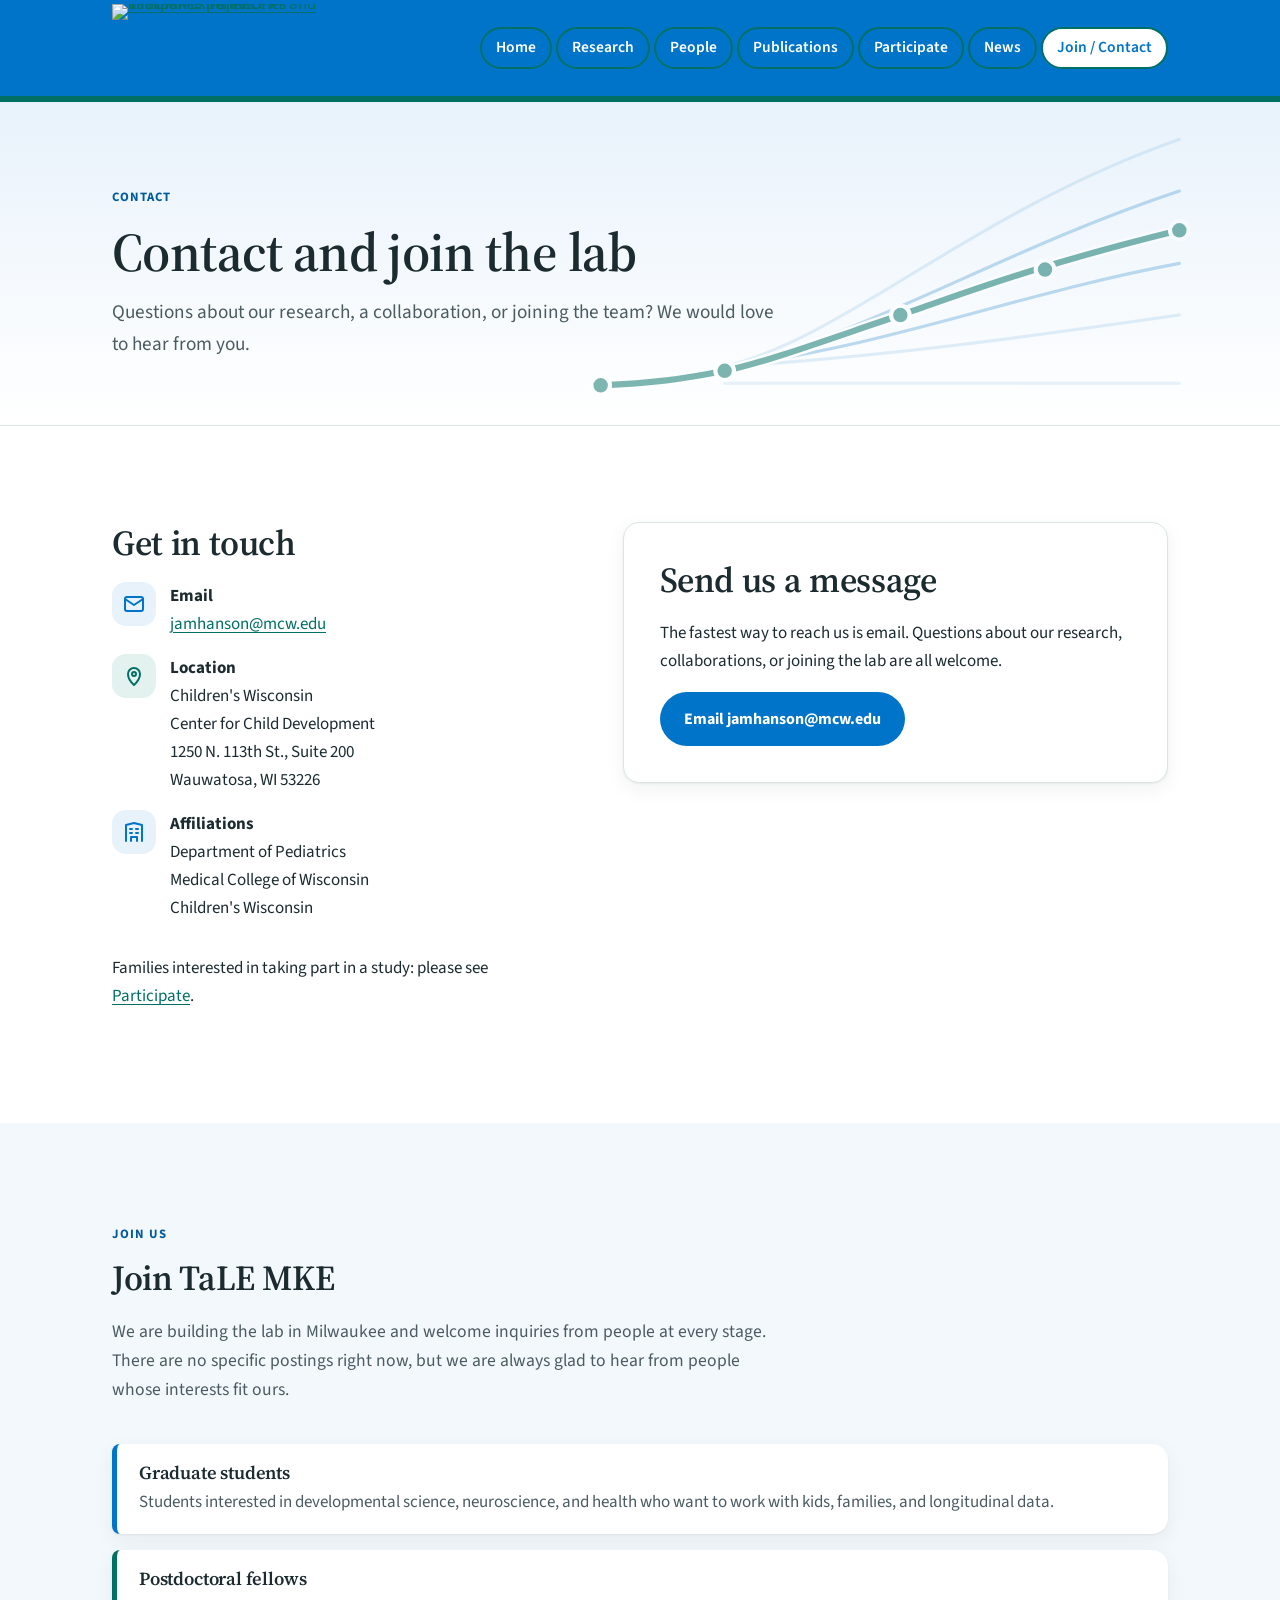
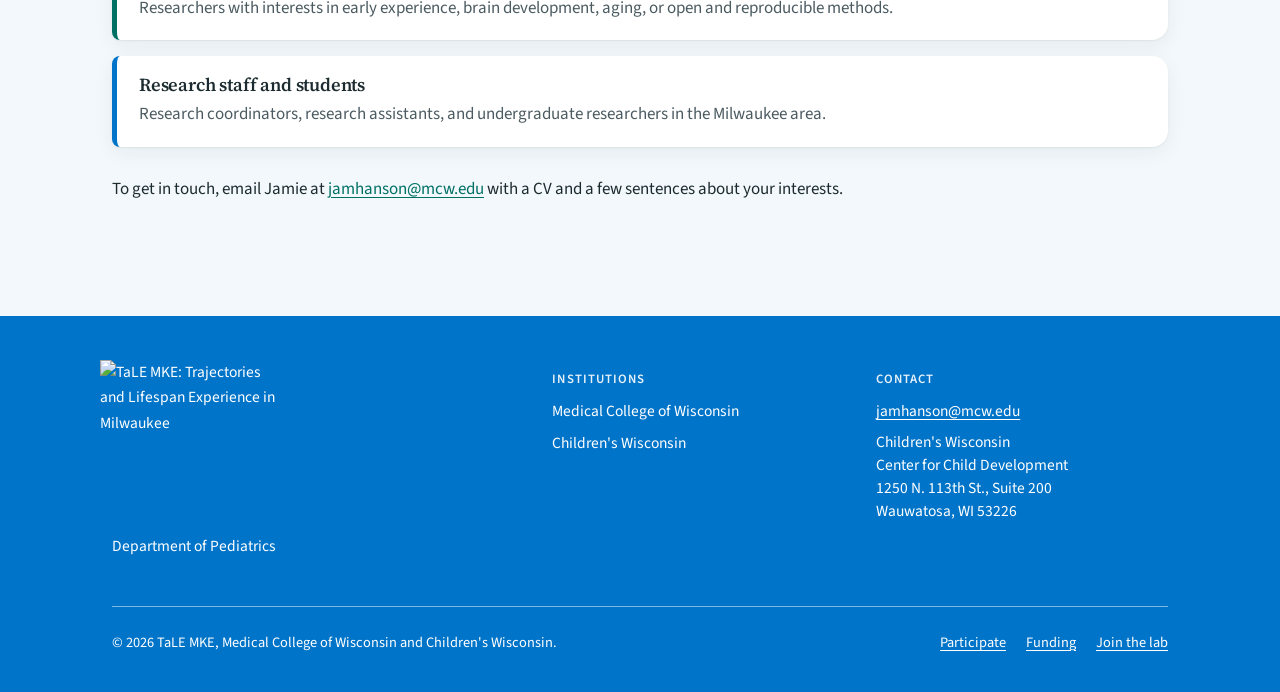
==== contact.html @ df665481 "Add MCW green bar under the header and green outlines on nav items MCW green matches mcw.edu's most-" ====
<!DOCTYPE html>
<html lang="en" class="no-js">
<head>
  <meta charset="utf-8">
  <meta name="viewport" content="width=device-width, initial-scale=1">
  <title>Contact and Join | TaLE MKE</title>
  <meta name="description" content="Contact TaLE MKE, and how graduate students, postdocs, and research staff can join the lab.">
  <link rel="icon" href="assets/img/logo-mark.svg" type="image/svg+xml">
  <link rel="preconnect" href="https://fonts.googleapis.com">
  <link rel="preconnect" href="https://fonts.gstatic.com" crossorigin>
  <link href="https://fonts.googleapis.com/css2?family=Source+Sans+3:wght@400;600;700&family=Source+Serif+4:ital,opsz,wght@0,8..60,600;0,8..60,700;1,8..60,500&display=swap" rel="stylesheet">
  <link rel="stylesheet" href="css/styles.css?v=afecc81006">
</head>
<body>
  <a class="skip-link" href="#main">Skip to main content</a>

  <header class="site-header">
    <div class="container header-inner">
      <a class="brand" href="index.html">
        <img class="brand-logo" src="assets/img/logo-horizontal.webp" width="280" height="104"
             alt="TaLE MKE: Trajectories and Lifespan Experience in Milwaukee. Home">
      </a>
      <button class="nav-toggle" type="button" aria-expanded="false" aria-controls="site-nav">
        <span class="nav-toggle-bars" aria-hidden="true"></span>
        Menu
      </button>
      <nav class="site-nav" id="site-nav" aria-label="Main">
        <ul>
          <li><a href="index.html">Home</a></li>
          <li><a href="research.html">Research</a></li>
          <li><a href="team.html">People</a></li>
          <li><a href="publications.html">Publications</a></li>
          <li><a href="participate.html">Participate</a></li>
          <li><a href="news.html">News</a></li>
          <li><a href="contact.html" aria-current="page">Join / Contact</a></li>
        </ul>
      </nav>
    </div>
  </header>

  <main id="main">
    <section class="page-hero" aria-labelledby="page-title">
    <svg class="trajectories" viewBox="0 0 600 400" preserveAspectRatio="xMaxYMid slice" aria-hidden="true" focusable="false">
      <g fill="none" stroke-linecap="round" stroke-width="3" stroke="var(--traj-fan)">
        <path d="M140 300 C260 270 380 150 580 80" opacity=".45"/>
        <path d="M140 300 C280 270 400 190 580 130"/>
        <path d="M140 300 C300 280 420 230 580 200"/>
        <path d="M140 300 C300 290 440 270 580 250" opacity=".45"/>
        <path d="M140 316 H580" opacity=".35"/>
      </g>
      <path d="M20 318 C70 316 100 312 140 304 S250 270 310 250 S430 205 580 168" fill="none" stroke="#fff" stroke-width="11" stroke-linecap="round"/>
      <path d="M20 318 C70 316 100 312 140 304 S250 270 310 250 S430 205 580 168" fill="none" stroke="var(--color-secondary)" stroke-width="6" stroke-linecap="round"/>
      <g fill="var(--color-secondary)" stroke="#fff" stroke-width="4">
        <circle cx="20" cy="318" r="9"/><circle cx="140" cy="304" r="9"/><circle cx="310" cy="250" r="9"/><circle cx="450" cy="206" r="9"/><circle cx="580" cy="168" r="9"/>
      </g>
    </svg>
      <div class="container">
        <span class="eyebrow">Contact</span>
        <h1 id="page-title">Contact and join the lab</h1>
        <p class="lede">Questions about our research, a collaboration, or joining the team? We would love to hear from you.</p>
      </div>
    </section>

    <section class="section" aria-labelledby="contact-title">
      <div class="container contact-grid">
        <div>
          <h2 id="contact-title">Get in touch</h2>
          <ul class="contact-list">
            <li>
              <span class="card-icon"><svg viewBox="0 0 24 24" fill="none" stroke="currentColor" stroke-width="2" stroke-linecap="round" stroke-linejoin="round" aria-hidden="true" focusable="false"><rect x="3" y="5" width="18" height="14" rx="2"/><path d="m3 7 9 6 9-6"/></svg></span>
              <div>
                <strong>Email</strong>
                <a href="mailto:jamhanson@mcw.edu">jamhanson@mcw.edu</a>
              </div>
            </li>
            <li>
              <span class="card-icon alt"><svg viewBox="0 0 24 24" fill="none" stroke="currentColor" stroke-width="2" stroke-linecap="round" stroke-linejoin="round" aria-hidden="true" focusable="false"><path d="M12 21s-6-5.5-6-11a6 6 0 0 1 12 0c0 5.5-6 11-6 11z"/><circle cx="12" cy="10" r="2"/></svg></span>
              <div>
                <strong>Location</strong>
                <address>Children's Wisconsin<br>Center for Child Development<br>1250 N. 113th St., Suite 200<br>Wauwatosa, WI 53226</address>
              </div>
            </li>
            <li>
              <span class="card-icon"><svg viewBox="0 0 24 24" fill="none" stroke="currentColor" stroke-width="2" stroke-linecap="round" stroke-linejoin="round" aria-hidden="true" focusable="false"><path d="M4 21V5l8-2 8 2v16"/><path d="M9 21v-4h6v4M8 9h2M14 9h2M8 13h2M14 13h2"/></svg></span>
              <div>
                <strong>Affiliations</strong>
                Department of Pediatrics<br>Medical College of Wisconsin<br>Children's Wisconsin
              </div>
            </li>
          </ul>
          <p>Families interested in taking part in a study: please see <a href="participate.html">Participate</a>.</p>
        </div>

        <div class="card form-card email-card">
          <h2 id="form-title">Send us a message</h2>
          <p>The fastest way to reach us is email. Questions about our research, collaborations, or
          joining the lab are all welcome.</p>
          <a class="btn btn-primary" href="mailto:jamhanson@mcw.edu?subject=TaLE%20MKE">Email jamhanson@mcw.edu</a>
        </div>
      </div>
    </section>

    <section class="section section-band" aria-labelledby="join-title">
      <div class="container">
        <div class="section-head">
          <span class="eyebrow">Join us</span>
          <h2 id="join-title">Join TaLE MKE</h2>
          <p>We are building the lab in Milwaukee and welcome inquiries from people at every stage. There are no
          specific postings right now, but we are always glad to hear from people whose interests fit ours.</p>
        </div>
        <ul class="position-list">
            <li class="position">
              <h3>Graduate students</h3>
              <p>Students interested in developmental science, neuroscience, and health who want to work with kids, families, and longitudinal data.</p>
            </li>
            <li class="position">
              <h3>Postdoctoral fellows</h3>
              <p>Researchers with interests in early experience, brain development, aging, or open and reproducible methods.</p>
            </li>
            <li class="position">
              <h3>Research staff and students</h3>
              <p>Research coordinators, research assistants, and undergraduate researchers in the Milwaukee area.</p>
            </li>
        </ul>
        <p style="margin-top:28px">To get in touch, email Jamie at <a href="mailto:jamhanson@mcw.edu">jamhanson@mcw.edu</a> with a CV
        and a few sentences about your interests.</p>
      </div>
    </section>
  </main>

  <footer class="site-footer">
    <div class="container">
      <div class="footer-grid">
        <div>
          <img class="footer-logo" src="assets/img/logo-square.webp" width="200" height="185"
               alt="TaLE MKE: Trajectories and Lifespan Experience in Milwaukee">
          <p>Department of Pediatrics</p>
        </div>
        <div>
          <h2>Institutions</h2>
          <ul>
            <li>Medical College of Wisconsin</li>
            <li>Children's Wisconsin</li>
          </ul>
        </div>
        <div>
          <h2>Contact</h2>
          <p><a href="mailto:jamhanson@mcw.edu">jamhanson@mcw.edu</a></p>
          <address>Children's Wisconsin<br>Center for Child Development<br>1250 N. 113th St., Suite 200<br>Wauwatosa, WI 53226</address>
        </div>
      </div>
      <div class="footer-bottom">
        <p>&copy; <span id="year">2026</span> TaLE MKE, Medical College of Wisconsin and Children's Wisconsin.</p>
        <ul class="footer-links">
          <li><a href="participate.html">Participate</a></li>
          <li><a href="funding.html">Funding</a></li>
          <li><a href="contact.html">Join the lab</a></li>
        </ul>
      </div>
    </div>
  </footer>

  <script src="js/main.js?v=6934fd35f8"></script>
</body>
</html>
---- css/styles.css ----
/* ==========================================================================
   TaLE MKE: site styles
   Plain CSS, no build step. All brand colors live in :root below.
   ========================================================================== */

/* --------------------------------------------------------------------------
   1. Brand tokens (swap these to rebrand the whole site)
   -------------------------------------------------------------------------- */
:root {
  /* Brand colors, sampled from the TaLE MKE logo (assets/img/brand/).
     tests/check_site.py verifies every text/background pair meets WCAG AA. */
  --color-primary: #0074c8;        /* logo blue: header, footer, buttons, links */
  --color-primary-dark: #005a9c;
  --color-primary-soft: #e8f2fb;

  --color-secondary: #007065;      /* logo green: trajectory line, accents */
  --color-secondary-dark: #00544c;
  --color-secondary-soft: #e3f1ef;

  --color-accent-light: #7eb8e0;   /* logo light-blue fan lines */
  --color-accent-pale: #c1ddf4;    /* logo pale-blue fan lines */
  --color-band: #f3f8fc;           /* alternating section background */

  /* Stroke color for the decorative trajectory fan (overridden on blue) */
  --traj-fan: var(--color-accent-light);

  /* Text and surfaces */
  --color-text: #1c2b2f;
  --color-text-muted: #4b5b61;
  --color-bg: #ffffff;
  --color-border: #dde5e3;
  --color-error: #b3261e;
  --color-success: #1e6b3a;

  /* Type */
  --font-heading: "Source Serif 4", Georgia, "Times New Roman", serif;
  --font-body: "Source Sans 3", -apple-system, BlinkMacSystemFont, "Segoe UI", Roboto, Arial, sans-serif;

  /* Shape and spacing */
  --radius-sm: 8px;
  --radius: 16px;
  --radius-lg: 24px;
  --shadow: 0 1px 2px rgba(16, 40, 38, 0.06), 0 6px 20px rgba(16, 40, 38, 0.06);
  --shadow-hover: 0 2px 4px rgba(16, 40, 38, 0.08), 0 12px 32px rgba(16, 40, 38, 0.1);
  --container: 1120px;
  --gutter: clamp(16px, 4vw, 32px);
  --section-space: clamp(56px, 8vw, 96px);
}

/* --------------------------------------------------------------------------
   2. Base
   -------------------------------------------------------------------------- */
*,
*::before,
*::after { box-sizing: border-box; }

html { scroll-behavior: smooth; }
@media (prefers-reduced-motion: reduce) {
  html { scroll-behavior: auto; }
  *, *::before, *::after { transition: none !important; animation: none !important; }
}

body {
  margin: 0;
  font-family: var(--font-body);
  font-size: 1.0625rem;
  line-height: 1.65;
  color: var(--color-text);
  background: var(--color-bg);
  -webkit-font-smoothing: antialiased;
}

img { max-width: 100%; height: auto; display: block; }

h1, h2, h3, h4 {
  font-family: var(--font-heading);
  line-height: 1.2;
  color: var(--color-text);
  margin: 0 0 0.5em;
  font-weight: 600;
  letter-spacing: -0.01em;
}
h1 { font-size: clamp(2.2rem, 5vw, 3.4rem); }
h2 { font-size: clamp(1.6rem, 3vw, 2.2rem); }
h3 { font-size: 1.25rem; }

p { margin: 0 0 1em; }

a {
  color: var(--color-secondary);
  text-underline-offset: 3px;
  text-decoration-thickness: 1px;
}
a:hover { color: var(--color-secondary-dark); text-decoration-thickness: 2px; }

:focus-visible {
  outline: 3px solid var(--color-secondary);
  outline-offset: 3px;
  border-radius: 4px;
}

.container {
  width: 100%;
  max-width: var(--container);
  margin: 0 auto;
  padding: 0 var(--gutter);
}

.visually-hidden {
  position: absolute !important;
  width: 1px; height: 1px;
  padding: 0; margin: -1px;
  overflow: hidden; clip: rect(0 0 0 0);
  white-space: nowrap; border: 0;
}

.skip-link {
  position: absolute;
  left: 16px; top: -100px;
  z-index: 100;
  padding: 10px 16px;
  background: var(--color-primary);
  color: #fff;
  border-radius: var(--radius-sm);
  font-weight: 600;
}
.skip-link:focus { top: 12px; color: #fff; }

/* --------------------------------------------------------------------------
   3. Header and navigation
   -------------------------------------------------------------------------- */
.site-header {
  position: sticky;
  top: 0;
  z-index: 50;
  background: var(--color-primary);
  border-bottom: 6px solid var(--color-secondary);  /* MCW green bar (mcw.edu uses #007066) */
}
.header-inner {
  display: flex;
  align-items: center;
  justify-content: space-between;
  gap: 16px;
  min-height: 96px;
}

.brand { display: block; flex: none; line-height: 0; }
.brand-logo { width: 236px; height: auto; }
@media (max-width: 420px) { .brand-logo { width: 176px; } }

.nav-toggle {
  display: none;
  align-items: center;
  gap: 8px;
  padding: 8px 14px;
  font: inherit;
  font-weight: 600;
  font-size: 0.95rem;
  color: #fff;
  background: rgba(255, 255, 255, 0.14);
  border: 1px solid rgba(255, 255, 255, 0.5);
  border-radius: 999px;
  cursor: pointer;
}
.nav-toggle-bars,
.nav-toggle-bars::before,
.nav-toggle-bars::after {
  display: block;
  width: 18px; height: 2px;
  background: currentColor;
  border-radius: 2px;
  position: relative;
  transition: transform 0.2s ease;
}
.nav-toggle-bars::before,
.nav-toggle-bars::after { content: ""; position: absolute; left: 0; }
.nav-toggle-bars::before { top: -6px; }
.nav-toggle-bars::after { top: 6px; }
.nav-toggle[aria-expanded="true"] .nav-toggle-bars { background: transparent; }
.nav-toggle[aria-expanded="true"] .nav-toggle-bars::before { transform: translateY(6px) rotate(45deg); }
.nav-toggle[aria-expanded="true"] .nav-toggle-bars::after { transform: translateY(-6px) rotate(-45deg); }

.site-nav ul {
  display: flex;
  gap: 4px;
  list-style: none;
  margin: 0;
  padding: 0;
}
.site-nav a {
  display: block;
  padding: 6px 14px;
  border: 2px solid var(--color-secondary);  /* MCW green outline */
  border-radius: 999px;
  color: #fff;
  text-decoration: none;
  font-weight: 600;
  font-size: 0.97rem;
}
.site-nav a:hover { background: rgba(255, 255, 255, 0.16); color: #fff; }
.site-nav a[aria-current="page"] { background: #fff; color: var(--color-primary); }
.site-header :focus-visible { outline-color: #fff; }

/* Mobile nav below 1040px: seven nav items need room next to the logo. */
@media (max-width: 1040px) {
  .nav-toggle { display: inline-flex; }
  .site-nav {
    position: absolute;
    left: 0; right: 0; top: 100%;
    background: var(--color-primary);
    border-bottom: 6px solid var(--color-secondary);
    box-shadow: 0 12px 24px rgba(0, 40, 80, 0.2);
    display: none;
  }
  .site-nav.is-open { display: block; }
  .site-nav ul { flex-direction: column; padding: 12px var(--gutter) 20px; gap: 2px; }
  .site-nav a { padding: 10px 14px; border-radius: var(--radius-sm); }
  /* Without JS the toggle does nothing, so show the menu inline instead. */
  .no-js .nav-toggle { display: none; }
  .no-js .site-nav { display: block; position: static; box-shadow: none; border: 0; }
  .no-js .header-inner { flex-wrap: wrap; }
}

/* --------------------------------------------------------------------------
   4. Page sections
   -------------------------------------------------------------------------- */
.section { padding: var(--section-space) 0; }
.section-band { background: var(--color-band); }
.section-tint { background: var(--color-primary-soft); }

.eyebrow {
  display: inline-block;
  font-size: 0.8rem;
  font-weight: 700;
  letter-spacing: 0.08em;
  text-transform: uppercase;
  color: var(--color-primary-dark);
  margin-bottom: 12px;
}

.section-head { max-width: 680px; margin-bottom: 40px; }
.section-head p { color: var(--color-text-muted); font-size: 1.1rem; }

.lede { font-size: 1.2rem; color: var(--color-text-muted); max-width: 680px; }

/* Page title band on inner pages */
.page-hero {
  position: relative;
  overflow: hidden;
  padding: clamp(48px, 7vw, 80px) 0 clamp(40px, 6vw, 64px);
  background: linear-gradient(180deg, var(--color-primary-soft) 0%, #fff 100%);
  border-bottom: 1px solid var(--color-border);
}
.page-hero h1 { margin-bottom: 12px; }
.page-hero .lede { margin: 0; }

/* Decorative "trajectory" lines used behind heroes */
.trajectories {
  position: absolute;
  right: -40px;
  top: 0;
  width: min(620px, 70%);
  height: 100%;
  pointer-events: none;
  opacity: 0.5;
}

/* Home hero: logo blue with white type */
.hero {
  --traj-fan: var(--color-accent-pale);
  position: relative;
  overflow: hidden;
  padding: clamp(56px, 9vw, 112px) 0 clamp(56px, 8vw, 96px);
  background: var(--color-primary);
  color: #fff;
}
.hero-grid {
  position: relative;
  display: grid;
  grid-template-columns: 1.15fr 1fr;
  gap: clamp(32px, 5vw, 64px);
  align-items: center;
}
.hero h1 { margin-bottom: 8px; color: #fff; }
.hero .eyebrow { color: #fff; }
.hero-expansion {
  font-size: clamp(0.85rem, 1.6vw, 1rem);
  font-weight: 600;
  letter-spacing: 0.16em;
  text-transform: uppercase;
  color: #fff;
  padding-bottom: 20px;
  border-bottom: 2px solid var(--color-accent-light);
  margin-bottom: 20px;
  max-width: 520px;
}
.hero .lede { margin-bottom: 28px; color: #fff; }
.hero .trajectories { opacity: 0.35; }
.hero .btn-primary { background: #fff; color: var(--color-primary); }
.hero .btn-primary:hover { background: var(--color-primary-soft); color: var(--color-primary-dark); }
.hero .btn-secondary { background: transparent; color: #fff; border-color: #fff; }
.hero .btn-secondary:hover { background: rgba(255, 255, 255, 0.14); color: #fff; }
.hero :focus-visible { outline-color: #fff; }
.hero-media > img {
  border-radius: var(--radius-lg);
  box-shadow: var(--shadow-hover);
  aspect-ratio: 4 / 3;
  object-fit: cover;
  width: 100%;
}

.affiliations {
  display: flex;
  flex-wrap: wrap;
  gap: 10px;
  list-style: none;
  padding: 0;
  margin: 0 0 32px;
}
.affiliations li {
  display: inline-flex;
  align-items: center;
  gap: 8px;
  padding: 6px 14px;
  background: #fff;
  border: 1px solid var(--color-border);
  border-radius: 999px;
  font-size: 0.92rem;
  font-weight: 600;
  color: var(--color-text);
}
.dot { width: 10px; height: 10px; border-radius: 50%; flex: none; }
.dot-primary { background: var(--color-primary); }
.dot-secondary { background: var(--color-secondary); }

@media (max-width: 860px) {
  .hero-grid { grid-template-columns: 1fr; }
  .hero-media { order: -1; max-width: 560px; }
  .hero .trajectories { display: none; }
}

/* --------------------------------------------------------------------------
   5. Buttons
   -------------------------------------------------------------------------- */
.btn-row { display: flex; flex-wrap: wrap; gap: 12px; }
.btn {
  display: inline-flex;
  align-items: center;
  gap: 8px;
  padding: 12px 22px;
  border-radius: 999px;
  font: inherit;
  font-weight: 700;
  font-size: 1rem;
  text-decoration: none;
  border: 2px solid transparent;
  cursor: pointer;
  transition: background-color 0.15s ease, color 0.15s ease, transform 0.15s ease;
}
.btn:hover { transform: translateY(-1px); text-decoration: none; }
.btn-primary { background: var(--color-primary); color: #fff; }
.btn-primary:hover { background: var(--color-primary-dark); color: #fff; }
.btn-secondary { background: #fff; color: var(--color-primary); border-color: var(--color-primary); }
.btn-secondary:hover { background: var(--color-primary-soft); color: var(--color-primary-dark); }

/* --------------------------------------------------------------------------
   6. Cards and grids
   -------------------------------------------------------------------------- */
.grid {
  display: grid;
  gap: 24px;
  grid-template-columns: repeat(auto-fill, minmax(260px, 1fr));
}
.grid-2 { grid-template-columns: repeat(2, 1fr); }
@media (max-width: 720px) { .grid-2 { grid-template-columns: 1fr; } }

.card {
  background: #fff;
  border: 1px solid var(--color-border);
  border-radius: var(--radius);
  padding: 28px;
  box-shadow: var(--shadow);
  transition: box-shadow 0.2s ease, transform 0.2s ease;
}
.card h3 { margin-bottom: 8px; }
.card p:last-child { margin-bottom: 0; }

a.card-link {
  display: flex;
  flex-direction: column;
  text-decoration: none;
  color: var(--color-text);
}
a.card-link:hover { box-shadow: var(--shadow-hover); transform: translateY(-3px); color: var(--color-text); }
a.card-link p { color: var(--color-text-muted); }
.card-cta {
  margin-top: auto;
  padding-top: 12px;
  font-weight: 700;
  color: var(--color-secondary);
}
.card-cta::after { content: " \2192"; }

.card-icon {
  width: 48px; height: 48px;
  display: grid;
  place-items: center;
  border-radius: 14px;
  margin-bottom: 16px;
  background: var(--color-primary-soft);
  color: var(--color-primary);
}
.card-icon.alt { background: var(--color-secondary-soft); color: var(--color-secondary); }
.card-icon svg { width: 24px; height: 24px; }

/* Research focus areas */
.focus-card { border-top: 5px solid var(--color-primary); }
.focus-card:nth-child(even) { border-top-color: var(--color-secondary); }
.focus-number {
  font-family: var(--font-heading);
  font-size: 0.95rem;
  font-weight: 700;
  color: var(--color-primary);
  margin-bottom: 6px;
  display: block;
}
.focus-card:nth-child(even) .focus-number { color: var(--color-secondary); }

/* Mission block */
.mission {
  font-family: var(--font-heading);
  font-size: clamp(1.3rem, 2.6vw, 1.75rem);
  line-height: 1.45;
  color: var(--color-primary-dark);
  border-left: 5px solid var(--color-secondary);
  padding: 4px 0 4px 24px;
  margin: 0 0 24px;
  max-width: 820px;
}

/* PI bio */
.pi-bio {
  display: grid;
  grid-template-columns: 280px 1fr;
  gap: clamp(28px, 5vw, 56px);
  align-items: start;
}
.pi-bio img { border-radius: var(--radius-lg); box-shadow: var(--shadow); aspect-ratio: 4 / 5; object-fit: cover; width: 100%; }
.pi-title { color: var(--color-text-muted); font-weight: 600; margin-bottom: 20px; }
@media (max-width: 720px) {
  .pi-bio { grid-template-columns: 1fr; }
  .pi-bio img { max-width: 260px; }
}

/* Team cards */
.person-card { padding: 0; overflow: hidden; display: flex; flex-direction: column; }
.person-card img { aspect-ratio: 1 / 1; object-fit: cover; width: 100%; background: var(--color-primary-soft); }
.person-body { padding: 20px 22px 24px; }
.person-body h3 { margin-bottom: 4px; }
.person-role {
  display: inline-block;
  font-size: 0.85rem;
  font-weight: 700;
  color: var(--color-primary-dark);
  background: var(--color-primary-soft);
  padding: 3px 10px;
  border-radius: 999px;
  margin-bottom: 12px;
}
.person-card:nth-child(even) .person-role { color: var(--color-secondary-dark); background: var(--color-secondary-soft); }
.person-body p { color: var(--color-text-muted); margin: 0; font-size: 0.98rem; }
.person-card.is-pi { border: 2px solid var(--color-primary); }

.team-group { margin-bottom: 56px; }
.team-group:last-child { margin-bottom: 0; }
.team-group > h2 { font-size: 1.5rem; margin-bottom: 24px; }

/* --------------------------------------------------------------------------
   7. Publications
   -------------------------------------------------------------------------- */
.pub-year { margin-bottom: 48px; }
.pub-year:last-child { margin-bottom: 0; }
.pub-year h2 {
  display: flex;
  align-items: center;
  gap: 16px;
  font-size: 1.6rem;
  color: var(--color-primary);
  margin-bottom: 20px;
}
.pub-year h2::after { content: ""; flex: 1; height: 1px; background: var(--color-border); }

.pub-list { list-style: none; margin: 0; padding: 0; display: grid; gap: 16px; }
.pub {
  background: #fff;
  border: 1px solid var(--color-border);
  border-radius: var(--radius);
  padding: 20px 24px;
}
.pub-authors { color: var(--color-text-muted); font-size: 0.97rem; margin: 0 0 4px; }
.pub-authors .me { color: var(--color-text); font-weight: 700; }
.pub-title { font-family: var(--font-heading); font-size: 1.15rem; font-weight: 600; margin: 0 0 4px; line-height: 1.35; }
.pub-venue { margin: 0 0 12px; color: var(--color-text-muted); }
.pub-venue cite { font-style: italic; color: var(--color-text); }
.pub-links { display: flex; flex-wrap: wrap; gap: 8px; list-style: none; padding: 0; margin: 0; }
.pub-links a {
  display: inline-block;
  padding: 4px 12px;
  border: 1px solid var(--color-secondary);
  border-radius: 999px;
  font-size: 0.88rem;
  font-weight: 700;
  text-decoration: none;
}
.pub-links a:hover { background: var(--color-secondary-soft); }

.note {
  background: var(--color-secondary-soft);
  border-radius: var(--radius);
  padding: 16px 20px;
  margin-bottom: 40px;
  color: var(--color-text);
}
.note a { color: var(--color-primary-dark); }

/* --------------------------------------------------------------------------
   8. News
   -------------------------------------------------------------------------- */
.news-list { list-style: none; margin: 0; padding: 0; display: grid; gap: 20px; max-width: 820px; }
.news-item {
  display: grid;
  grid-template-columns: 130px 1fr;
  gap: 24px;
  background: #fff;
  border: 1px solid var(--color-border);
  border-radius: var(--radius);
  padding: 24px 28px;
  box-shadow: var(--shadow);
}
.news-date {
  font-weight: 700;
  color: var(--color-primary);
  font-size: 0.95rem;
  padding-top: 3px;
}
.news-item h2, .news-item h3 { font-size: 1.25rem; margin-bottom: 6px; }
.news-item p { margin: 0; color: var(--color-text-muted); }
@media (max-width: 600px) {
  .news-item { grid-template-columns: 1fr; gap: 6px; padding: 20px; }
}

/* --------------------------------------------------------------------------
   9. Contact and join
   -------------------------------------------------------------------------- */
.contact-grid {
  display: grid;
  grid-template-columns: 1fr 1.2fr;
  gap: clamp(32px, 5vw, 56px);
  align-items: start;
}
@media (max-width: 860px) { .contact-grid { grid-template-columns: 1fr; } }

.contact-list { list-style: none; padding: 0; margin: 0 0 32px; display: grid; gap: 16px; }
.contact-list li { display: grid; grid-template-columns: 44px 1fr; gap: 14px; align-items: start; }
.contact-list .card-icon { width: 44px; height: 44px; margin: 0; }
.contact-list strong { display: block; }

.position-list { list-style: none; padding: 0; margin: 0; display: grid; gap: 16px; }
.position {
  border-left: 5px solid var(--color-secondary);
  background: #fff;
  border-radius: var(--radius-sm) var(--radius) var(--radius) var(--radius-sm);
  padding: 18px 22px;
  box-shadow: var(--shadow);
}
.position:nth-child(odd) { border-left-color: var(--color-primary); }
.position h3 { margin-bottom: 4px; font-size: 1.15rem; }
.position p { margin: 0; color: var(--color-text-muted); }

.form-card { padding: clamp(24px, 4vw, 36px); }
.field { margin-bottom: 20px; }
.field label { display: block; font-weight: 700; margin-bottom: 6px; }
.field .hint { font-weight: 400; color: var(--color-text-muted); font-size: 0.9rem; }
.field input,
.field textarea {
  width: 100%;
  font: inherit;
  color: var(--color-text);
  padding: 12px 14px;
  border: 1.5px solid #9aa9ad;
  border-radius: var(--radius-sm);
  background: #fff;
}
.field textarea { min-height: 160px; resize: vertical; }
.field input:focus,
.field textarea:focus {
  outline: none;
  border-color: var(--color-secondary);
  box-shadow: 0 0 0 3px var(--color-secondary-soft);
}
.field [aria-invalid="true"] { border-color: var(--color-error); }
.field-error { color: var(--color-error); font-size: 0.92rem; margin: 6px 0 0; font-weight: 600; }
.field-error:empty { display: none; }

.form-status { margin-top: 16px; padding: 12px 16px; border-radius: var(--radius-sm); font-weight: 600; }
.form-status:empty { display: none; }
.form-status.is-success { background: #e4f3e9; color: var(--color-success); }
.form-status.is-error { background: #fbe9e7; color: var(--color-error); }

/* --------------------------------------------------------------------------
   10. Footer
   -------------------------------------------------------------------------- */
.site-footer {
  background: var(--color-primary);
  color: #fff;
  padding: 56px 0 32px;
  font-size: 0.97rem;
}
.site-footer a { color: #fff; }
.site-footer :focus-visible { outline-color: #fff; }
.site-footer a:hover { color: #fff; }
.footer-grid {
  display: grid;
  grid-template-columns: 1.4fr 1fr 1fr;
  gap: 32px;
  margin-bottom: 40px;
}
.footer-logo { width: 180px; height: auto; margin: -12px 0 8px -12px; }
.site-footer h2 { font-family: var(--font-body); font-size: 0.8rem; letter-spacing: 0.08em; text-transform: uppercase; color: #fff; opacity: 0.9; margin-bottom: 12px; }
.site-footer ul { list-style: none; margin: 0; padding: 0; display: grid; gap: 6px; }
.site-footer p { margin-bottom: 6px; }
.footer-bottom {
  border-top: 1px solid var(--color-accent-light);
  padding-top: 24px;
  display: flex;
  flex-wrap: wrap;
  justify-content: space-between;
  gap: 12px;
  color: #fff;
  font-size: 0.9rem;
}
@media (max-width: 760px) { .footer-grid { grid-template-columns: 1fr; } }

.page-hero .container { position: relative; }
/* Keep the banner graphic inside the content column on wide screens. */
.page-hero .trajectories { right: max(-40px, calc((100% - var(--container)) / 2)); }
@media (max-width: 600px) { .page-hero .trajectories { opacity: 0.25; } }

/* --------------------------------------------------------------------------
   11. Build-out: home tagline, people, publications, participate, funding
   -------------------------------------------------------------------------- */
address { font-style: normal; }

.hero-tagline {
  font-family: var(--font-heading);
  font-style: italic;
  font-size: clamp(1.4rem, 3vw, 1.9rem);
  line-height: 1.3;
  color: #fff;
  margin-bottom: 28px;
}

.grid-3 { grid-template-columns: repeat(3, 1fr); }
@media (max-width: 900px) { .grid-3 { grid-template-columns: repeat(2, 1fr); } }
@media (max-width: 600px) { .grid-3 { grid-template-columns: 1fr; } }

.prose { max-width: 760px; }
.prose-wide { max-width: 820px; }

/* People */
.pi-card {
  display: grid;
  grid-template-columns: 220px 1fr;
  gap: 32px;
  align-items: center;
  max-width: 860px;
}
.pi-card img { border-radius: var(--radius); aspect-ratio: 1 / 1; object-fit: cover; width: 100%; }
.pi-card h3 { font-size: 1.6rem; margin-bottom: 4px; }
@media (max-width: 640px) {
  .pi-card { grid-template-columns: 1fr; }
  .pi-card img { max-width: 220px; }
}

.team-subhead { font-size: 1.25rem; margin: 8px 0 16px; }
.alumni-grid {
  display: grid;
  gap: 16px;
  grid-template-columns: repeat(auto-fill, minmax(280px, 1fr));
  margin-bottom: 40px;
}
.alumni-grid:last-child { margin-bottom: 0; }
.alum {
  display: flex;
  gap: 16px;
  align-items: flex-start;
  background: #fff;
  border: 1px solid var(--color-border);
  border-radius: var(--radius);
  padding: 20px;
  box-shadow: var(--shadow);
}
.avatar {
  flex: none;
  width: 64px; height: 64px;
  display: grid;
  place-items: center;
  border-radius: 50%;
  background: var(--color-primary);
  color: #fff;
  font-weight: 700;
  letter-spacing: 0.03em;
}
.alum:nth-child(even) .avatar { background: var(--color-secondary); }
.avatar-photo {
  object-fit: cover;
  background: var(--color-primary-soft);
  box-shadow: 0 0 0 3px var(--color-primary-soft);  /* keeps white-background photos from blending into the card */
}
.alum h4 { font-size: 1.1rem; margin: 2px 0 4px; }
.alum p { margin: 0; font-size: 0.95rem; }
.alum-role { color: var(--color-text-muted); }
.alum-now { margin-top: 6px !important; }
.alum-now span { font-weight: 700; color: var(--color-secondary-dark); }

.collab-list {
  list-style: none;
  margin: 0;
  padding: 0;
  display: grid;
  gap: 12px 32px;
  grid-template-columns: repeat(auto-fill, minmax(280px, 1fr));
}
.collab-list li {
  padding: 14px 0 14px 18px;
  border-left: 4px solid var(--color-accent-light);
}
.collab-list li:nth-child(even) { border-left-color: var(--color-secondary); }
.collab-list strong { display: block; font-size: 1.05rem; }
.collab-list span { color: var(--color-text-muted); }

/* Publications */
.pub-selected { margin-bottom: 48px; }
.pub-selected > h2 { font-size: 1.8rem; margin-bottom: 8px; }
.pub-group {
  font-family: var(--font-body);
  font-size: 0.85rem;
  font-weight: 700;
  letter-spacing: 0.08em;
  text-transform: uppercase;
  color: var(--color-secondary-dark);
  margin: 28px 0 12px;
}
.pub-all {
  border-top: 1px solid var(--color-border);
  padding-top: 24px;
}
.pub-all > summary {
  display: inline-flex;
  align-items: center;
  gap: 10px;
  cursor: pointer;
  padding: 12px 22px;
  border-radius: 999px;
  background: var(--color-primary);
  color: #fff;
  font-weight: 700;
  list-style: none;
}
.pub-all > summary::-webkit-details-marker { display: none; }
.pub-all > summary::before { content: "+"; font-size: 1.2rem; line-height: 1; }
.pub-all[open] > summary::before { content: "\2212"; }
.pub-all > summary:hover { background: var(--color-primary-dark); }
.pub-jump {
  display: flex;
  flex-wrap: wrap;
  gap: 6px;
  margin: 24px 0 32px;
}
.pub-jump a {
  padding: 4px 12px;
  border-radius: 999px;
  background: var(--color-primary-soft);
  color: var(--color-primary-dark);
  font-weight: 700;
  font-size: 0.9rem;
  text-decoration: none;
}
.pub-jump a:hover { background: var(--color-accent-pale); }
/* Keep anchor targets clear of the sticky header. */
[id] { scroll-margin-top: 112px; }

/* Participate */
.grid-involve {
  list-style: none;
  padding: 0;
  margin: 0;
  grid-template-columns: repeat(4, 1fr);
}
@media (max-width: 960px) { .grid-involve { grid-template-columns: repeat(2, 1fr); } }
@media (max-width: 520px) { .grid-involve { grid-template-columns: 1fr; } }
.involve-card h3 { font-size: 1.1rem; }
.involve-card p { color: var(--color-text-muted); font-size: 0.97rem; }

.two-col {
  display: grid;
  grid-template-columns: 1fr 1.1fr;
  gap: clamp(32px, 5vw, 56px);
  align-items: start;
}
@media (max-width: 860px) { .two-col { grid-template-columns: 1fr; } }
.two-col > div > .card-icon { margin-bottom: 16px; }

.check-list { list-style: none; padding: 0; margin: 0; display: grid; gap: 14px; }
.check-list li { position: relative; padding-left: 34px; }
.check-list li::before {
  content: "";
  position: absolute;
  left: 0; top: 3px;
  width: 22px; height: 22px;
  border-radius: 50%;
  background: var(--color-secondary) url("data:image/svg+xml,%3Csvg xmlns='http://www.w3.org/2000/svg' viewBox='0 0 24 24' fill='none' stroke='white' stroke-width='3' stroke-linecap='round' stroke-linejoin='round'%3E%3Cpath d='m6 12 4 4 8-8'/%3E%3C/svg%3E") center / 14px no-repeat;
}

.form-intro { color: var(--color-text-muted); }
.field-check {
  display: grid;
  grid-template-columns: 22px 1fr;
  gap: 12px;
  align-items: start;
}
.field-check input { width: 22px; height: 22px; margin: 2px 0 0; accent-color: var(--color-primary); }
.field-check label { font-weight: 400; margin: 0; }
.field-check .field-error { grid-column: 2; }

/* Funding */
.grant-list { list-style: none; padding: 0; margin: 0 0 40px; display: grid; gap: 16px; }
.grant {
  background: #fff;
  border: 1px solid var(--color-border);
  border-left: 5px solid var(--color-primary);
  border-radius: var(--radius-sm) var(--radius) var(--radius) var(--radius-sm);
  padding: 20px 24px;
  box-shadow: var(--shadow);
}
.grant-list:nth-of-type(2) .grant { border-left-color: var(--color-accent-light); }
.grant h3 { font-size: 1.15rem; margin-bottom: 6px; line-height: 1.35; }
.grant-meta { display: flex; flex-wrap: wrap; gap: 8px; margin: 0 0 10px; font-size: 0.88rem; font-weight: 700; }
.grant-meta span {
  padding: 2px 10px;
  border-radius: 999px;
  background: var(--color-primary-soft);
  color: var(--color-primary-dark);
}
.grant-meta .grant-id { background: var(--color-primary-dark); color: #fff; }
.grant-funder { margin: 0; color: var(--color-text-muted); }
.grant-heading { margin-top: 8px; }
.funding-note { font-size: 0.95rem; margin: 0; }

/* Footer extras */
.site-footer address { line-height: 1.5; }
.footer-links { display: flex !important; flex-wrap: wrap; gap: 6px 20px !important; }

/* Home hero art: two illustrations crossfade under the transparent logo.
   12s cycle, 6s per image with a 1s crossfade. The first image stays in flow to size the box. */
.hero-art {
  position: relative;
  margin: 0;
  border-radius: var(--radius-lg);
  overflow: hidden;
  background: var(--color-primary);
  box-shadow: 0 0 0 2px rgba(255, 255, 255, 0.35), var(--shadow-hover);
}
.hero-slide {
  display: block;
  width: 100%;
  height: auto;
  aspect-ratio: 4 / 3;
  opacity: 0;
  animation: hero-fade 12s linear infinite;
}
.hero-slide + .hero-slide { position: absolute; inset: 0; }
.hero-slide:nth-of-type(1) { animation-delay: -1s; }
.hero-slide:nth-of-type(2) { animation-delay: 5s; }
@keyframes hero-fade {
  0% { opacity: 0; }
  8.33% { opacity: 1; }   /* 1s fade in */
  50% { opacity: 1; }     /* hold to 6s */
  58.33% { opacity: 0; }  /* 1s fade out */
  100% { opacity: 0; }
}
.hero-art.is-paused .hero-slide { animation-play-state: paused; }
@media (prefers-reduced-motion: reduce) {
  .hero-slide { animation: none; }
  .hero-slide:nth-of-type(1) { opacity: 1; }
  .hero-art-toggle { display: none; }
}

.hero-art-toggle {
  position: absolute;
  top: 12px;
  right: 12px;
  width: 36px;
  height: 36px;
  display: grid;
  place-items: center;
  border: 1px solid rgba(255, 255, 255, 0.6);
  border-radius: 50%;
  background: rgba(0, 79, 138, 0.55);
  color: #fff;
  cursor: pointer;
}
.hero-art-toggle:hover { background: rgba(0, 79, 138, 0.85); }
.icon-pause { width: 10px; height: 12px; border-left: 3px solid currentColor; border-right: 3px solid currentColor; }
.hero-art.is-paused .icon-pause {
  width: 0; height: 0;
  border-style: solid;
  border-width: 7px 0 7px 11px;
  border-color: transparent transparent transparent currentColor;
  margin-left: 3px;
}
.hero-art-logo {
  position: absolute;
  left: 50%;
  bottom: 4%;
  width: 78%;
  height: auto;
  transform: translateX(-50%);
  filter: drop-shadow(0 2px 8px rgba(0, 40, 80, 0.35));
}

/* Collaborator cards: name links to the faculty page */
.collab-card h4 a { color: var(--color-text); text-decoration: none; }
.collab-card h4 a:hover { color: var(--color-primary); text-decoration: underline; }
.collab-card h4 a::after { content: " \2197"; font-size: 0.8em; color: var(--color-primary); }
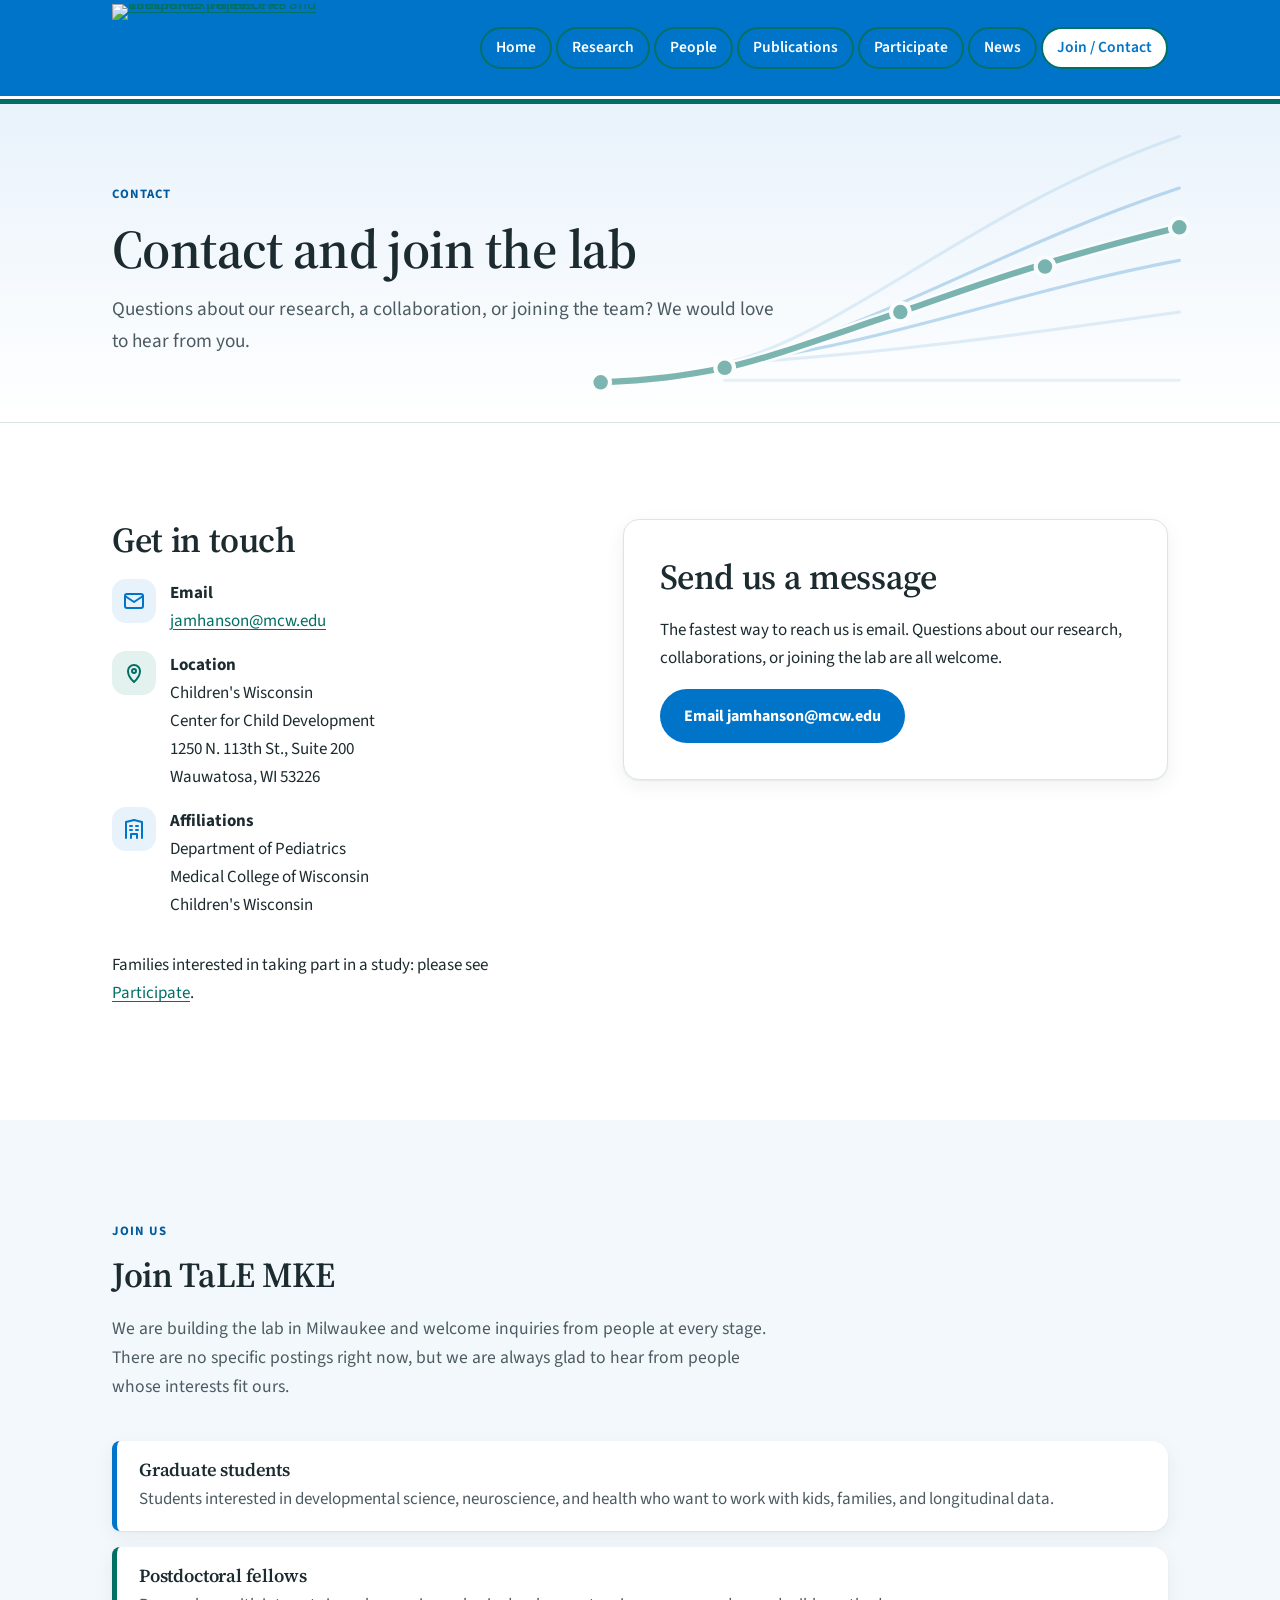
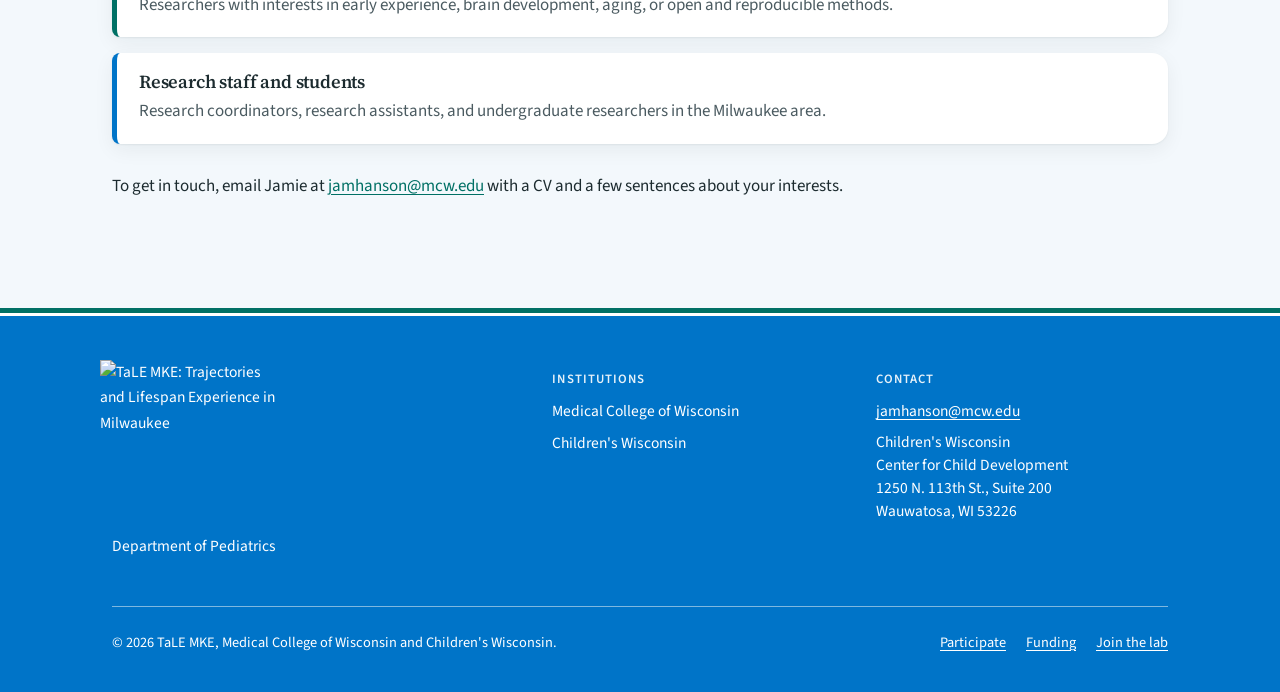
==== commit 3e6c1614: "Two-tone white and MCW green bars on header and footer Header: blue, 3px white, then 5px MCW green. " ====
--- a/contact.html
+++ b/contact.html
@@ -9,7 +9,7 @@
   <link rel="preconnect" href="https://fonts.googleapis.com">
   <link rel="preconnect" href="https://fonts.gstatic.com" crossorigin>
   <link href="https://fonts.googleapis.com/css2?family=Source+Sans+3:wght@400;600;700&family=Source+Serif+4:ital,opsz,wght@0,8..60,600;0,8..60,700;1,8..60,500&display=swap" rel="stylesheet">
-  <link rel="stylesheet" href="css/styles.css?v=afecc81006">
+  <link rel="stylesheet" href="css/styles.css?v=8952edb966">
 </head>
 <body>
   <a class="skip-link" href="#main">Skip to main content</a>
--- a/css/styles.css
+++ b/css/styles.css
@@ -134,7 +134,9 @@
   top: 0;
   z-index: 50;
   background: var(--color-primary);
-  border-bottom: 6px solid var(--color-secondary);  /* MCW green bar (mcw.edu uses #007066) */
+  /* Two-tone bar under the header: white on top, MCW green below (mcw.edu uses #007066). */
+  border-bottom: 3px solid #fff;
+  box-shadow: 0 5px 0 var(--color-secondary);
 }
 .header-inner {
   display: flex;
@@ -208,8 +210,8 @@
     position: absolute;
     left: 0; right: 0; top: 100%;
     background: var(--color-primary);
-    border-bottom: 6px solid var(--color-secondary);
-    box-shadow: 0 12px 24px rgba(0, 40, 80, 0.2);
+    border-bottom: 3px solid #fff;
+    box-shadow: 0 5px 0 var(--color-secondary), 0 12px 24px rgba(0, 40, 80, 0.2);
     display: none;
   }
   .site-nav.is-open { display: block; }
@@ -613,6 +615,9 @@
 .site-footer {
   background: var(--color-primary);
   color: #fff;
+  /* Two-tone bar mirroring the header: MCW green on the outside, white against the blue. */
+  border-top: 3px solid #fff;
+  box-shadow: 0 -5px 0 var(--color-secondary);
   padding: 56px 0 32px;
   font-size: 0.97rem;
 }
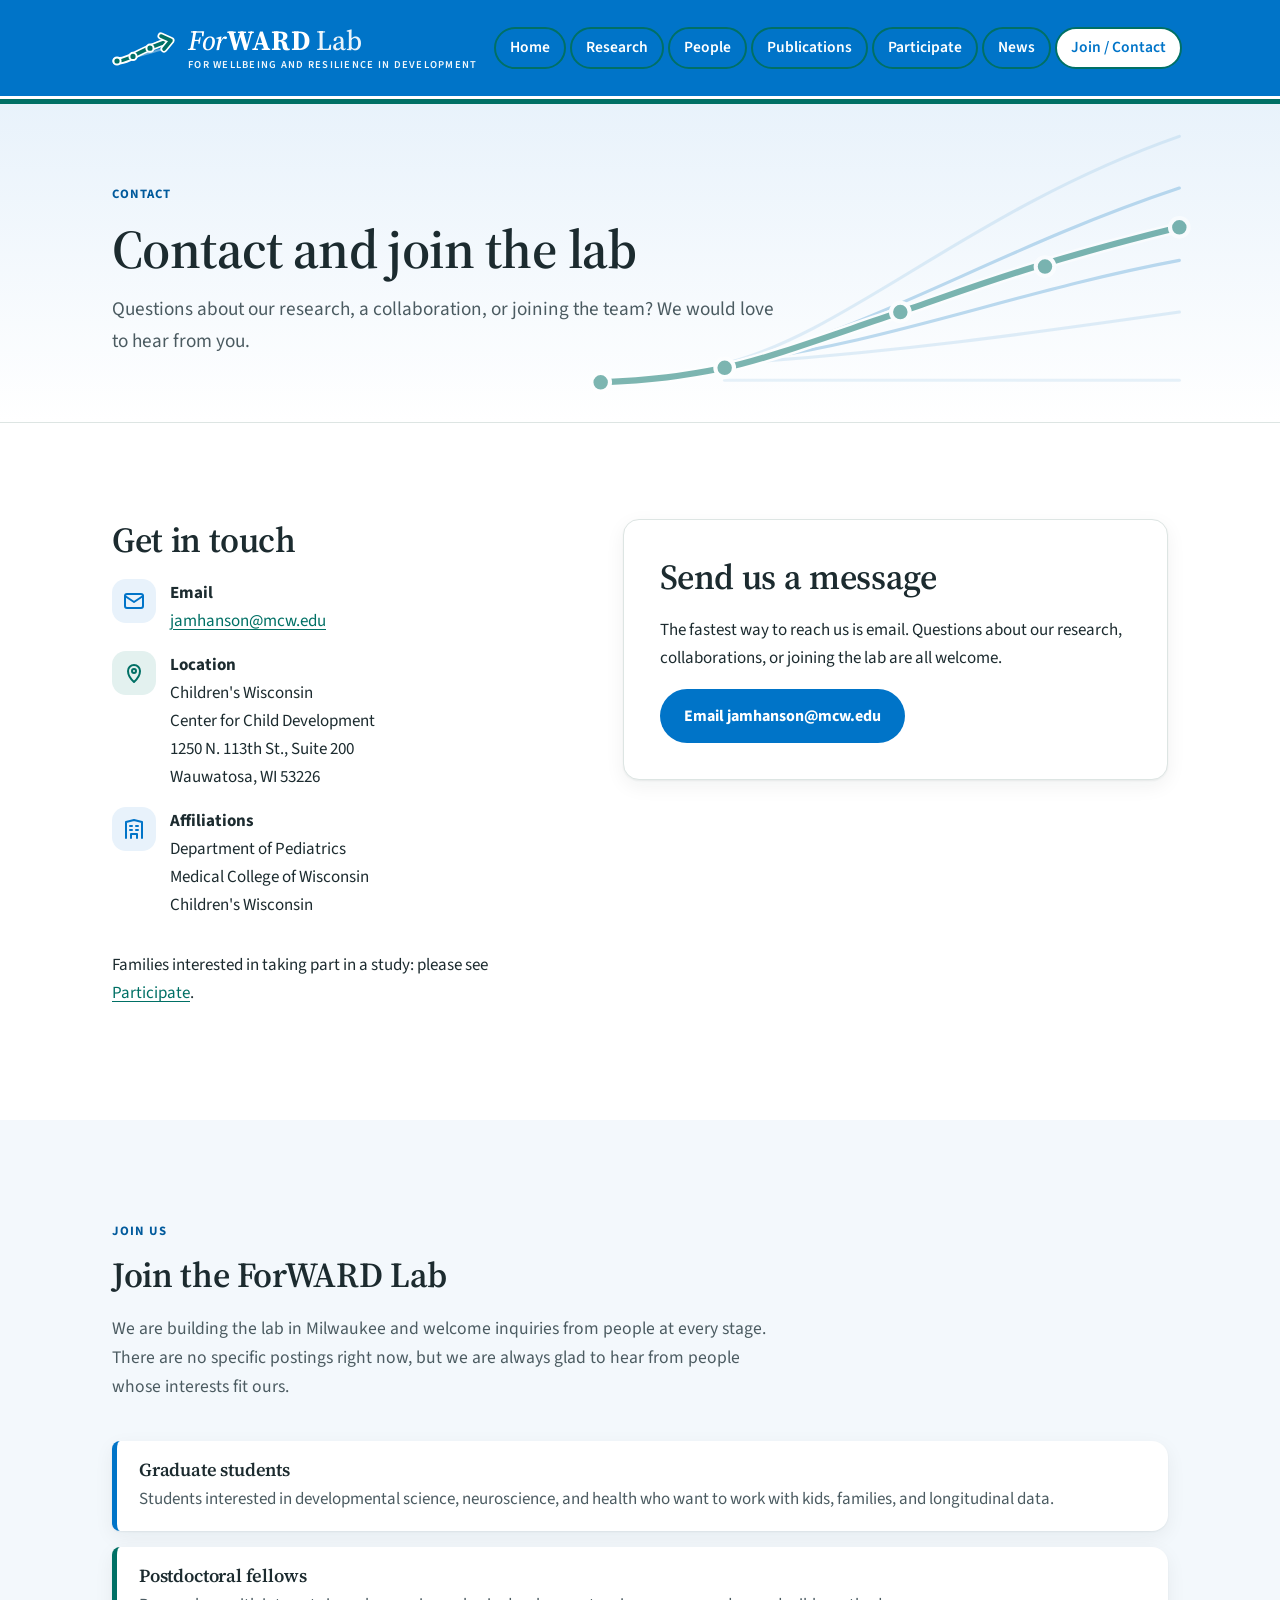
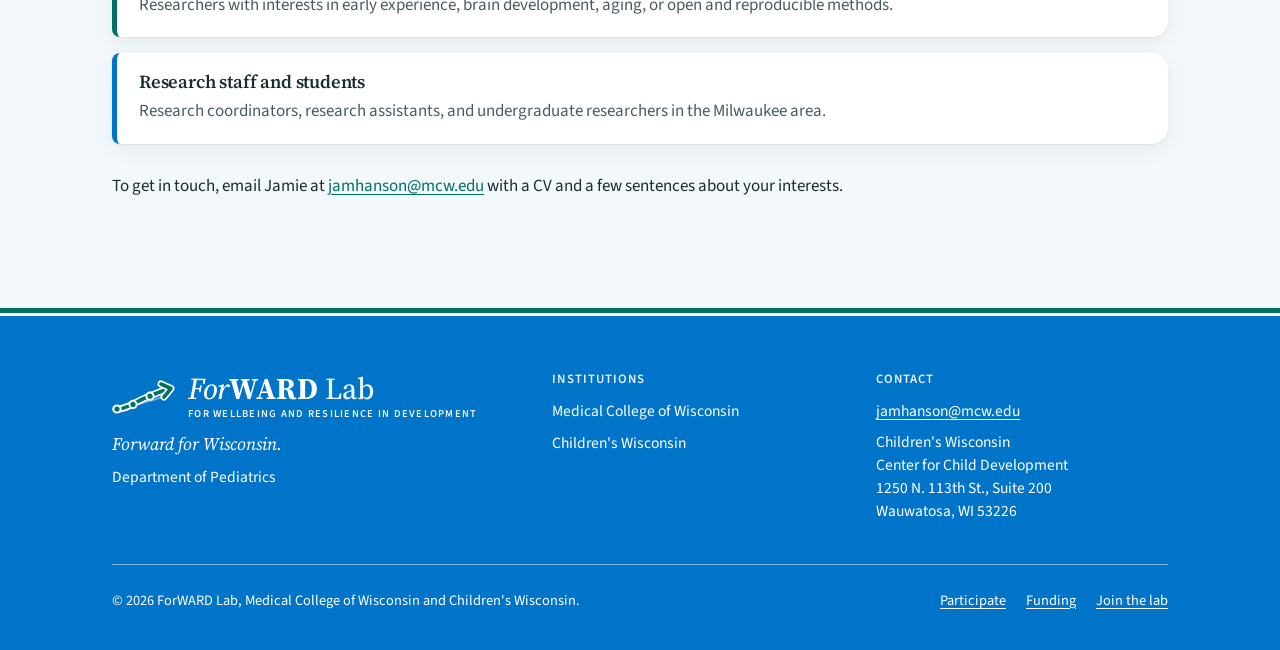
==== commit 3ad2dbae: "Rebrand as ForWARD Lab (For Wellbeing And Resilience in Development) Starts from the TaLE MKE site. " ====
--- a/contact.html
+++ b/contact.html
@@ -3,22 +3,25 @@
 <head>
   <meta charset="utf-8">
   <meta name="viewport" content="width=device-width, initial-scale=1">
-  <title>Contact and Join | TaLE MKE</title>
-  <meta name="description" content="Contact TaLE MKE, and how graduate students, postdocs, and research staff can join the lab.">
-  <link rel="icon" href="assets/img/logo-mark.svg" type="image/svg+xml">
+  <title>Contact and Join | ForWARD Lab</title>
+  <meta name="description" content="Contact the ForWARD Lab, and how graduate students, postdocs, and research staff can join the lab.">
+  <link rel="icon" href="assets/img/favicon.svg" type="image/svg+xml">
   <link rel="preconnect" href="https://fonts.googleapis.com">
   <link rel="preconnect" href="https://fonts.gstatic.com" crossorigin>
   <link href="https://fonts.googleapis.com/css2?family=Source+Sans+3:wght@400;600;700&family=Source+Serif+4:ital,opsz,wght@0,8..60,600;0,8..60,700;1,8..60,500&display=swap" rel="stylesheet">
-  <link rel="stylesheet" href="css/styles.css?v=8952edb966">
+  <link rel="stylesheet" href="css/styles.css?v=63797bc0b1">
 </head>
 <body>
   <a class="skip-link" href="#main">Skip to main content</a>
 
   <header class="site-header">
     <div class="container header-inner">
-      <a class="brand" href="index.html">
-        <img class="brand-logo" src="assets/img/logo-horizontal.webp" width="280" height="104"
-             alt="TaLE MKE: Trajectories and Lifespan Experience in Milwaukee. Home">
+      <a class="brand" href="index.html" aria-label="ForWARD Lab home">
+        <img class="brand-mark" src="assets/img/forward-mark.svg" width="64" height="40" alt="">
+        <span class="wordmark">
+          <span class="wm-name"><span class="wm-for">For</span><span class="wm-ward">WARD</span> <span class="wm-lab">Lab</span></span>
+          <span class="wm-sub">For Wellbeing And Resilience in Development</span>
+        </span>
       </a>
       <button class="nav-toggle" type="button" aria-expanded="false" aria-controls="site-nav">
         <span class="nav-toggle-bars" aria-hidden="true"></span>
@@ -95,7 +98,7 @@
           <h2 id="form-title">Send us a message</h2>
           <p>The fastest way to reach us is email. Questions about our research, collaborations, or
           joining the lab are all welcome.</p>
-          <a class="btn btn-primary" href="mailto:jamhanson@mcw.edu?subject=TaLE%20MKE">Email jamhanson@mcw.edu</a>
+          <a class="btn btn-primary" href="mailto:jamhanson@mcw.edu?subject=ForWARD%20Lab">Email jamhanson@mcw.edu</a>
         </div>
       </div>
     </section>
@@ -104,7 +107,7 @@
       <div class="container">
         <div class="section-head">
           <span class="eyebrow">Join us</span>
-          <h2 id="join-title">Join TaLE MKE</h2>
+          <h2 id="join-title">Join the ForWARD Lab</h2>
           <p>We are building the lab in Milwaukee and welcome inquiries from people at every stage. There are no
           specific postings right now, but we are always glad to hear from people whose interests fit ours.</p>
         </div>
@@ -132,8 +135,14 @@
     <div class="container">
       <div class="footer-grid">
         <div>
-          <img class="footer-logo" src="assets/img/logo-square.webp" width="200" height="185"
-               alt="TaLE MKE: Trajectories and Lifespan Experience in Milwaukee">
+          <div class="footer-brand">
+            <img class="brand-mark" src="assets/img/forward-mark.svg" width="64" height="40" alt="">
+            <span class="wordmark">
+              <span class="wm-name"><span class="wm-for">For</span><span class="wm-ward">WARD</span> <span class="wm-lab">Lab</span></span>
+              <span class="wm-sub">For Wellbeing And Resilience in Development</span>
+            </span>
+          </div>
+          <p class="footer-slogan">Forward for Wisconsin.</p>
           <p>Department of Pediatrics</p>
         </div>
         <div>
@@ -150,7 +159,7 @@
         </div>
       </div>
       <div class="footer-bottom">
-        <p>&copy; <span id="year">2026</span> TaLE MKE, Medical College of Wisconsin and Children's Wisconsin.</p>
+        <p>&copy; <span id="year">2026</span> ForWARD Lab, Medical College of Wisconsin and Children's Wisconsin.</p>
         <ul class="footer-links">
           <li><a href="participate.html">Participate</a></li>
           <li><a href="funding.html">Funding</a></li>
@@ -160,6 +169,6 @@
     </div>
   </footer>
 
-  <script src="js/main.js?v=6934fd35f8"></script>
+  <script src="js/main.js?v=d6bfda1377"></script>
 </body>
 </html>
--- a/css/styles.css
+++ b/css/styles.css
@@ -146,9 +146,23 @@
   min-height: 96px;
 }
 
-.brand { display: block; flex: none; line-height: 0; }
-.brand-logo { width: 236px; height: auto; }
-@media (max-width: 420px) { .brand-logo { width: 176px; } }
+/* Interim ForWARD wordmark (text + mark) until the real logo is designed. */
+.brand { display: flex; align-items: center; gap: 12px; flex: none; color: #fff; text-decoration: none; }
+.brand:hover { color: #fff; }
+.brand-mark { width: 64px; height: 40px; flex: none; }
+.wordmark { display: flex; flex-direction: column; line-height: 1.1; }
+.wm-name { font-family: var(--font-heading); font-size: 1.75rem; font-weight: 600; letter-spacing: -0.01em; white-space: nowrap; }
+.wm-for { font-weight: 500; font-style: italic; }
+.wm-ward { font-weight: 700; letter-spacing: 0.02em; }
+.wm-lab { font-weight: 500; opacity: 0.92; }
+.wm-sub { margin-top: 3px; font-size: 0.66rem; font-weight: 600; letter-spacing: 0.12em; text-transform: uppercase; opacity: 0.95; }
+/* Phones: drop the subtitle line so the Menu button fits; the full name is in the hero. */
+@media (max-width: 560px) {
+  .site-header .brand { gap: 8px; }
+  .site-header .brand-mark { width: 48px; height: 30px; }
+  .site-header .wm-name { font-size: 1.4rem; }
+  .site-header .wm-sub { display: none; }
+}
 
 .nav-toggle {
   display: none;
@@ -191,6 +205,7 @@
 }
 .site-nav a {
   display: block;
+  white-space: nowrap;
   padding: 6px 14px;
   border: 2px solid var(--color-secondary);  /* MCW green outline */
   border-radius: 999px;
@@ -203,8 +218,8 @@
 .site-nav a[aria-current="page"] { background: #fff; color: var(--color-primary); }
 .site-header :focus-visible { outline-color: #fff; }
 
-/* Mobile nav below 1040px: seven nav items need room next to the logo. */
-@media (max-width: 1040px) {
+/* Mobile nav below 1180px: seven nav items need room next to the wordmark. */
+@media (max-width: 1180px) {
   .nav-toggle { display: inline-flex; }
   .site-nav {
     position: absolute;
@@ -630,7 +645,9 @@
   gap: 32px;
   margin-bottom: 40px;
 }
-.footer-logo { width: 180px; height: auto; margin: -12px 0 8px -12px; }
+.footer-brand { display: flex; align-items: center; gap: 12px; margin-bottom: 10px; }
+.footer-brand .wm-name { font-size: 1.9rem; }
+.footer-slogan { font-family: var(--font-heading); font-style: italic; font-size: 1.1rem; margin-bottom: 6px; }
 .site-footer h2 { font-family: var(--font-body); font-size: 0.8rem; letter-spacing: 0.08em; text-transform: uppercase; color: #fff; opacity: 0.9; margin-bottom: 12px; }
 .site-footer ul { list-style: none; margin: 0; padding: 0; display: grid; gap: 6px; }
 .site-footer p { margin-bottom: 6px; }
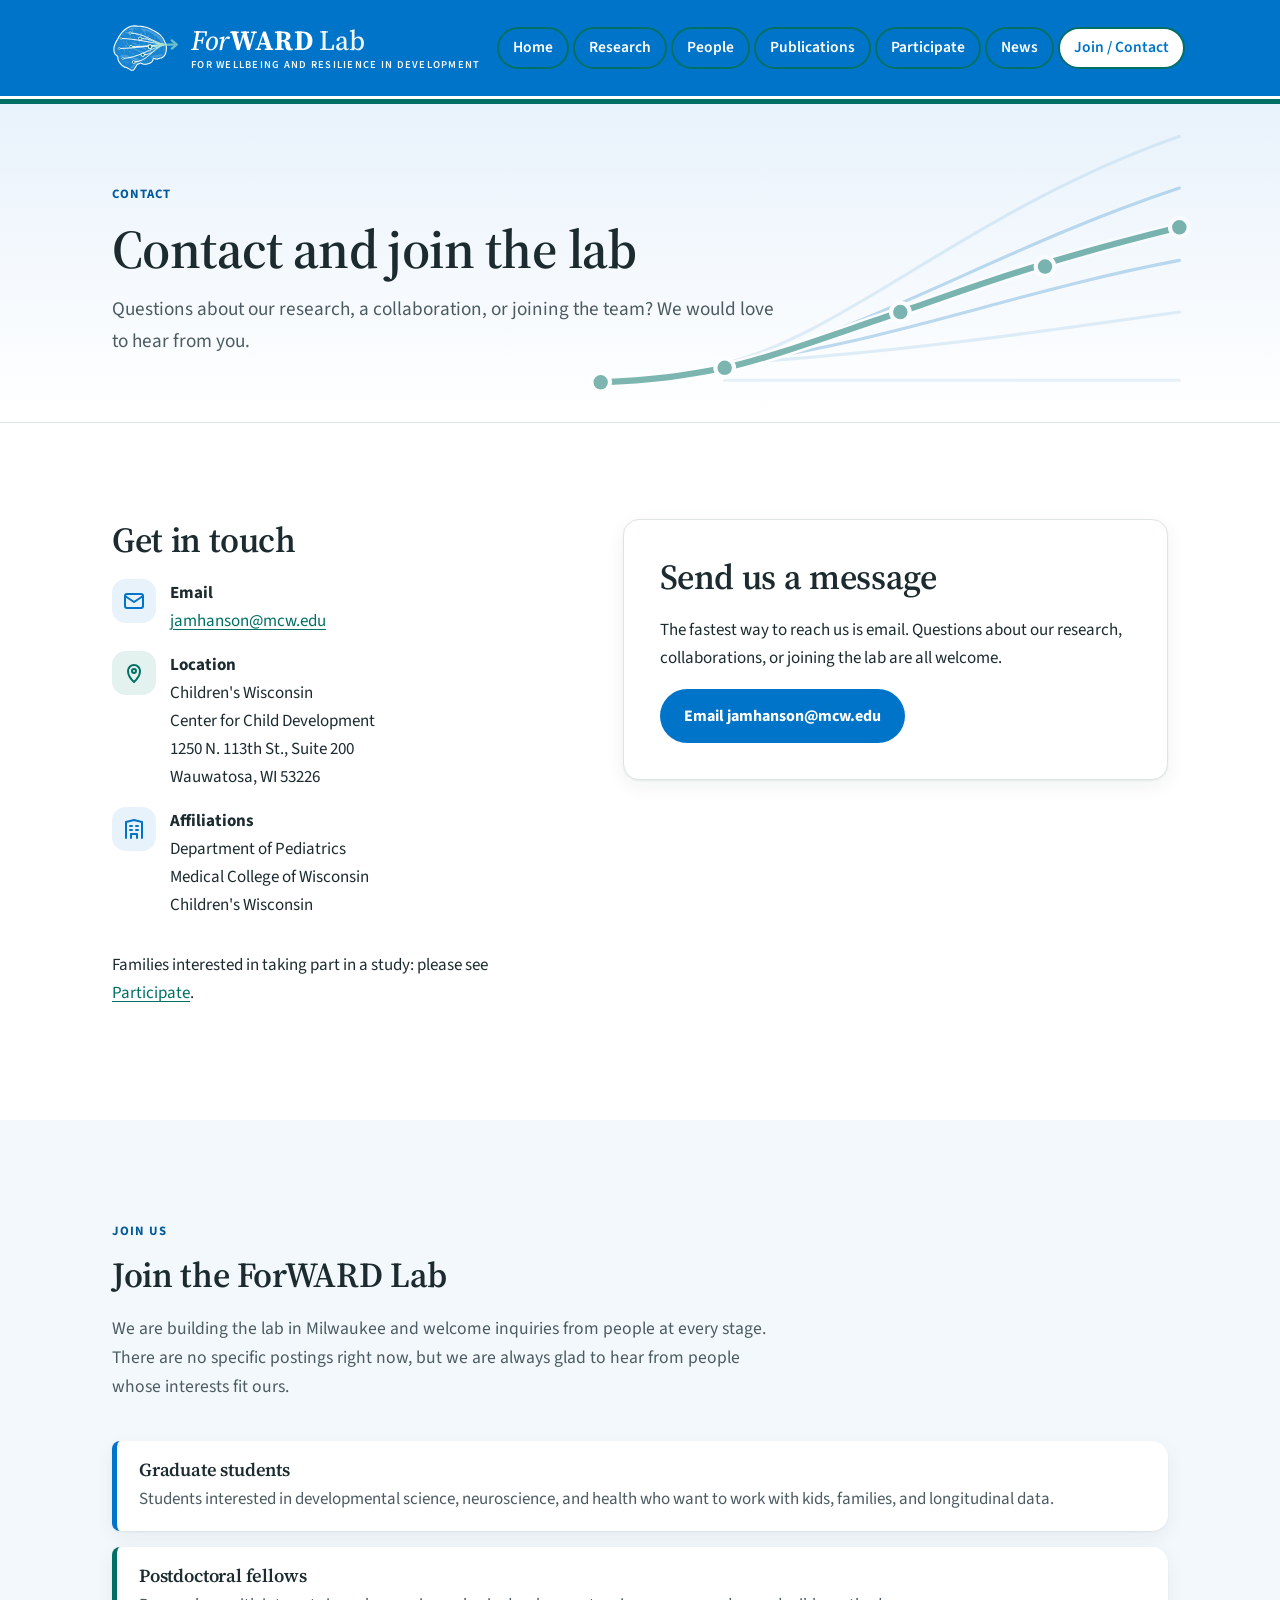
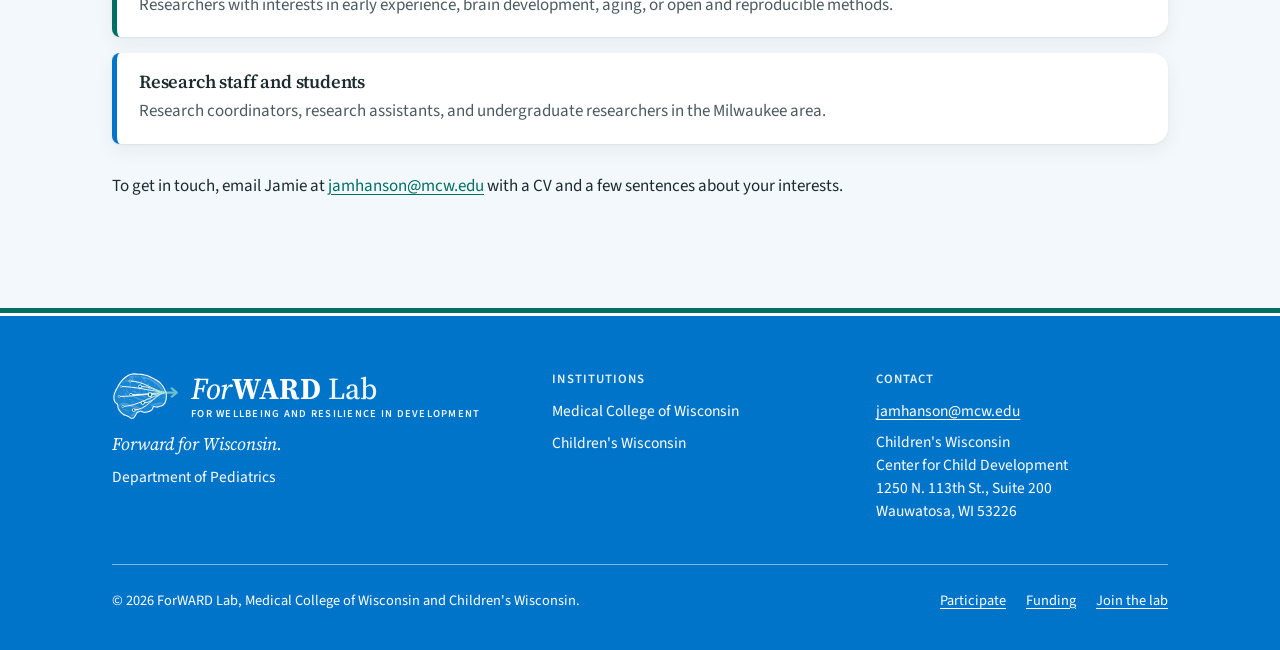
==== commit ec82315a: "Add the ForWARD Lab logo (Denser Tracts, green flow) Replaces the interim arrow mark in the header a" ====
--- a/contact.html
+++ b/contact.html
@@ -9,7 +9,7 @@
   <link rel="preconnect" href="https://fonts.googleapis.com">
   <link rel="preconnect" href="https://fonts.gstatic.com" crossorigin>
   <link href="https://fonts.googleapis.com/css2?family=Source+Sans+3:wght@400;600;700&family=Source+Serif+4:ital,opsz,wght@0,8..60,600;0,8..60,700;1,8..60,500&display=swap" rel="stylesheet">
-  <link rel="stylesheet" href="css/styles.css?v=63797bc0b1">
+  <link rel="stylesheet" href="css/styles.css?v=76caf2e5a4">
 </head>
 <body>
   <a class="skip-link" href="#main">Skip to main content</a>
@@ -17,7 +17,7 @@
   <header class="site-header">
     <div class="container header-inner">
       <a class="brand" href="index.html" aria-label="ForWARD Lab home">
-        <img class="brand-mark" src="assets/img/forward-mark.svg" width="64" height="40" alt="">
+        <img class="brand-mark" src="assets/img/forward-logo-blue.svg" width="67" height="48" alt="">
         <span class="wordmark">
           <span class="wm-name"><span class="wm-for">For</span><span class="wm-ward">WARD</span> <span class="wm-lab">Lab</span></span>
           <span class="wm-sub">For Wellbeing And Resilience in Development</span>
@@ -136,7 +136,7 @@
       <div class="footer-grid">
         <div>
           <div class="footer-brand">
-            <img class="brand-mark" src="assets/img/forward-mark.svg" width="64" height="40" alt="">
+            <img class="brand-mark" src="assets/img/forward-logo-blue.svg" width="67" height="48" alt="">
             <span class="wordmark">
               <span class="wm-name"><span class="wm-for">For</span><span class="wm-ward">WARD</span> <span class="wm-lab">Lab</span></span>
               <span class="wm-sub">For Wellbeing And Resilience in Development</span>
--- a/css/styles.css
+++ b/css/styles.css
@@ -146,10 +146,10 @@
   min-height: 96px;
 }
 
-/* Interim ForWARD wordmark (text + mark) until the real logo is designed. */
+/* ForWARD wordmark (text) + mark (assets/img/forward-logo-blue.svg, built by tools/logo/build_logo.py). */
 .brand { display: flex; align-items: center; gap: 12px; flex: none; color: #fff; text-decoration: none; }
 .brand:hover { color: #fff; }
-.brand-mark { width: 64px; height: 40px; flex: none; }
+.brand-mark { width: 67px; height: 48px; flex: none; }
 .wordmark { display: flex; flex-direction: column; line-height: 1.1; }
 .wm-name { font-family: var(--font-heading); font-size: 1.75rem; font-weight: 600; letter-spacing: -0.01em; white-space: nowrap; }
 .wm-for { font-weight: 500; font-style: italic; }
@@ -159,7 +159,7 @@
 /* Phones: drop the subtitle line so the Menu button fits; the full name is in the hero. */
 @media (max-width: 560px) {
   .site-header .brand { gap: 8px; }
-  .site-header .brand-mark { width: 48px; height: 30px; }
+  .site-header .brand-mark { width: 50px; height: 36px; }
   .site-header .wm-name { font-size: 1.4rem; }
   .site-header .wm-sub { display: none; }
 }
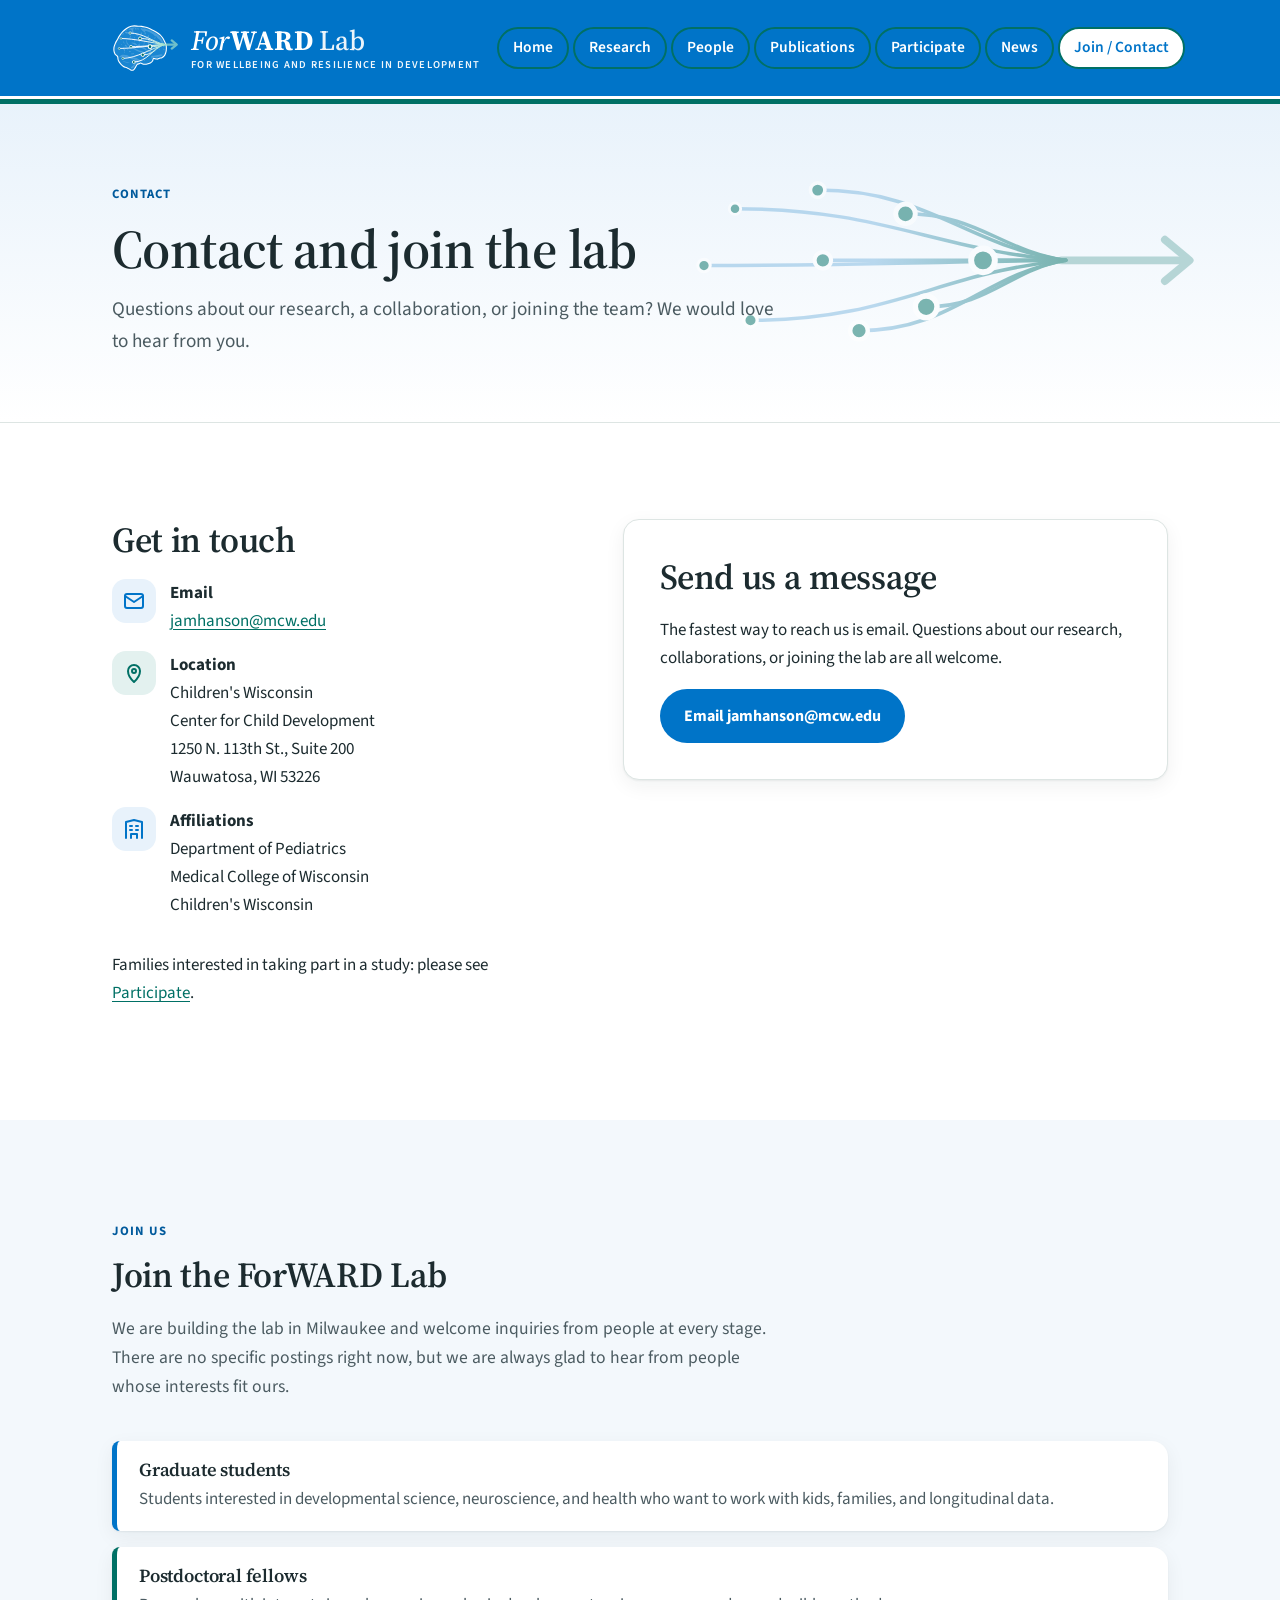
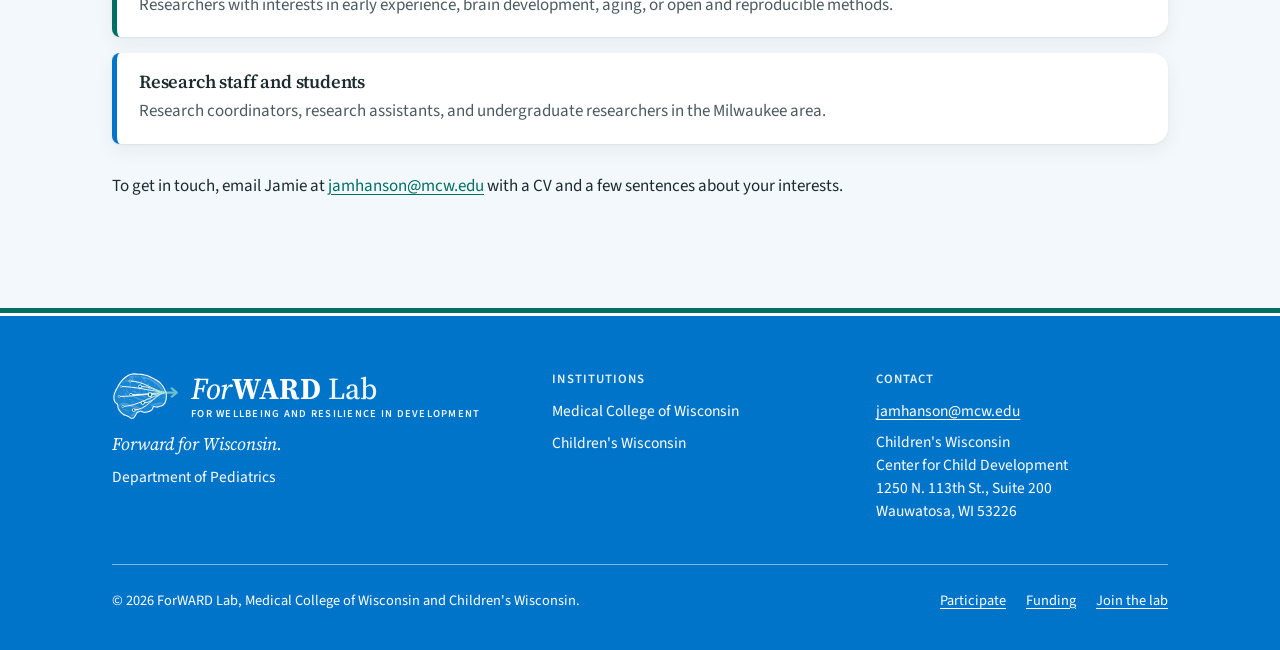
==== commit b1a6399b: "Replace the banner trajectory curve with the logo's converging tracts Every page banner's decorative" ====
--- a/contact.html
+++ b/contact.html
@@ -9,7 +9,7 @@
   <link rel="preconnect" href="https://fonts.googleapis.com">
   <link rel="preconnect" href="https://fonts.gstatic.com" crossorigin>
   <link href="https://fonts.googleapis.com/css2?family=Source+Sans+3:wght@400;600;700&family=Source+Serif+4:ital,opsz,wght@0,8..60,600;0,8..60,700;1,8..60,500&display=swap" rel="stylesheet">
-  <link rel="stylesheet" href="css/styles.css?v=76caf2e5a4">
+  <link rel="stylesheet" href="css/styles.css?v=0870394933">
 </head>
 <body>
   <a class="skip-link" href="#main">Skip to main content</a>
@@ -44,18 +44,11 @@
   <main id="main">
     <section class="page-hero" aria-labelledby="page-title">
     <svg class="trajectories" viewBox="0 0 600 400" preserveAspectRatio="xMaxYMid slice" aria-hidden="true" focusable="false">
-      <g fill="none" stroke-linecap="round" stroke-width="3" stroke="var(--traj-fan)">
-        <path d="M140 300 C260 270 380 150 580 80" opacity=".45"/>
-        <path d="M140 300 C280 270 400 190 580 130"/>
-        <path d="M140 300 C300 280 420 230 580 200"/>
-        <path d="M140 300 C300 290 440 270 580 250" opacity=".45"/>
-        <path d="M140 316 H580" opacity=".35"/>
-      </g>
-      <path d="M20 318 C70 316 100 312 140 304 S250 270 310 250 S430 205 580 168" fill="none" stroke="#fff" stroke-width="11" stroke-linecap="round"/>
-      <path d="M20 318 C70 316 100 312 140 304 S250 270 310 250 S430 205 580 168" fill="none" stroke="var(--color-secondary)" stroke-width="6" stroke-linecap="round"/>
-      <g fill="var(--color-secondary)" stroke="#fff" stroke-width="4">
-        <circle cx="20" cy="318" r="9"/><circle cx="140" cy="304" r="9"/><circle cx="310" cy="250" r="9"/><circle cx="450" cy="206" r="9"/><circle cx="580" cy="168" r="9"/>
-      </g>
+      <!-- Converging tracts from the ForWARD logo. Generated by tools/logo/banner_tracts.py; edit there. -->
+      <defs><linearGradient id="trp-flow" x1="100" y1="0" x2="470" y2="0" gradientUnits="userSpaceOnUse"><stop offset="0" stop-color="#7eb8e0"/><stop offset=".5" stop-color="#7eb8e0"/><stop offset="1" stop-color="#007065"/></linearGradient></defs>
+      <g fill="none" stroke="url(#trp-flow)" stroke-width="3.4" stroke-linecap="round"><path d="M150 150 C294.0 150 342.0 190.0 470 200"/><path d="M120 205 C277.5 205 330.0 201.0 470 200"/><path d="M165 258 C302.2 258 348.0 211.6 470 200"/><path d="M230 132 C338.0 132 374.0 186.4 470 200"/><path d="M235 200 C340.8 200 376.0 200.0 470 200"/><path d="M270 268 C360.0 268 390.0 213.6 470 200"/><path d="M315 155 C384.8 155 408.0 191.0 470 200"/><path d="M335 245 C395.8 245 416.0 209.0 470 200"/><path d="M390 200 C426.0 200 438.0 200.0 470 200"/></g>
+      <g opacity="0.5" fill="none" stroke="#007065" stroke-width="7.5" stroke-linecap="round" stroke-linejoin="round"><path d="M466 200 L586 200"/><path d="M566 180 L590 200 L566 220"/></g>
+      <g fill="#007065" stroke="#fff"><circle cx="150" cy="150" r="5.5" stroke-width="2.75"/><circle cx="120" cy="205" r="6" stroke-width="3.00"/><circle cx="165" cy="258" r="6.5" stroke-width="3.25"/><circle cx="230" cy="132" r="7" stroke-width="3.50"/><circle cx="235" cy="200" r="8" stroke-width="4.00"/><circle cx="270" cy="268" r="8.5" stroke-width="4.25"/><circle cx="315" cy="155" r="9.5" stroke-width="4.75"/><circle cx="335" cy="245" r="10.5" stroke-width="5.25"/><circle cx="390" cy="200" r="11.5" stroke-width="5.75"/></g>
     </svg>
       <div class="container">
         <span class="eyebrow">Contact</span>
--- a/css/styles.css
+++ b/css/styles.css
@@ -883,8 +883,8 @@
 .site-footer address { line-height: 1.5; }
 .footer-links { display: flex !important; flex-wrap: wrap; gap: 6px 20px !important; }
 
-/* Home hero art: two illustrations crossfade under the transparent logo.
-   12s cycle, 6s per image with a 1s crossfade. The first image stays in flow to size the box. */
+/* Home hero art: three slides (two brain illustrations, then the logo) crossfade.
+   18s cycle, 6s per slide with a 1s crossfade. The first image stays in flow to size the box. */
 .hero-art {
   position: relative;
   margin: 0;
@@ -899,16 +899,17 @@
   height: auto;
   aspect-ratio: 4 / 3;
   opacity: 0;
-  animation: hero-fade 12s linear infinite;
+  animation: hero-fade 18s linear infinite;
 }
 .hero-slide + .hero-slide { position: absolute; inset: 0; }
 .hero-slide:nth-of-type(1) { animation-delay: -1s; }
 .hero-slide:nth-of-type(2) { animation-delay: 5s; }
+.hero-slide:nth-of-type(3) { animation-delay: 11s; }
 @keyframes hero-fade {
   0% { opacity: 0; }
-  8.33% { opacity: 1; }   /* 1s fade in */
-  50% { opacity: 1; }     /* hold to 6s */
-  58.33% { opacity: 0; }  /* 1s fade out */
+  5.56% { opacity: 1; }   /* 1s fade in */
+  33.33% { opacity: 1; }  /* hold to 6s */
+  38.89% { opacity: 0; }  /* 1s fade out */
   100% { opacity: 0; }
 }
 .hero-art.is-paused .hero-slide { animation-play-state: paused; }
